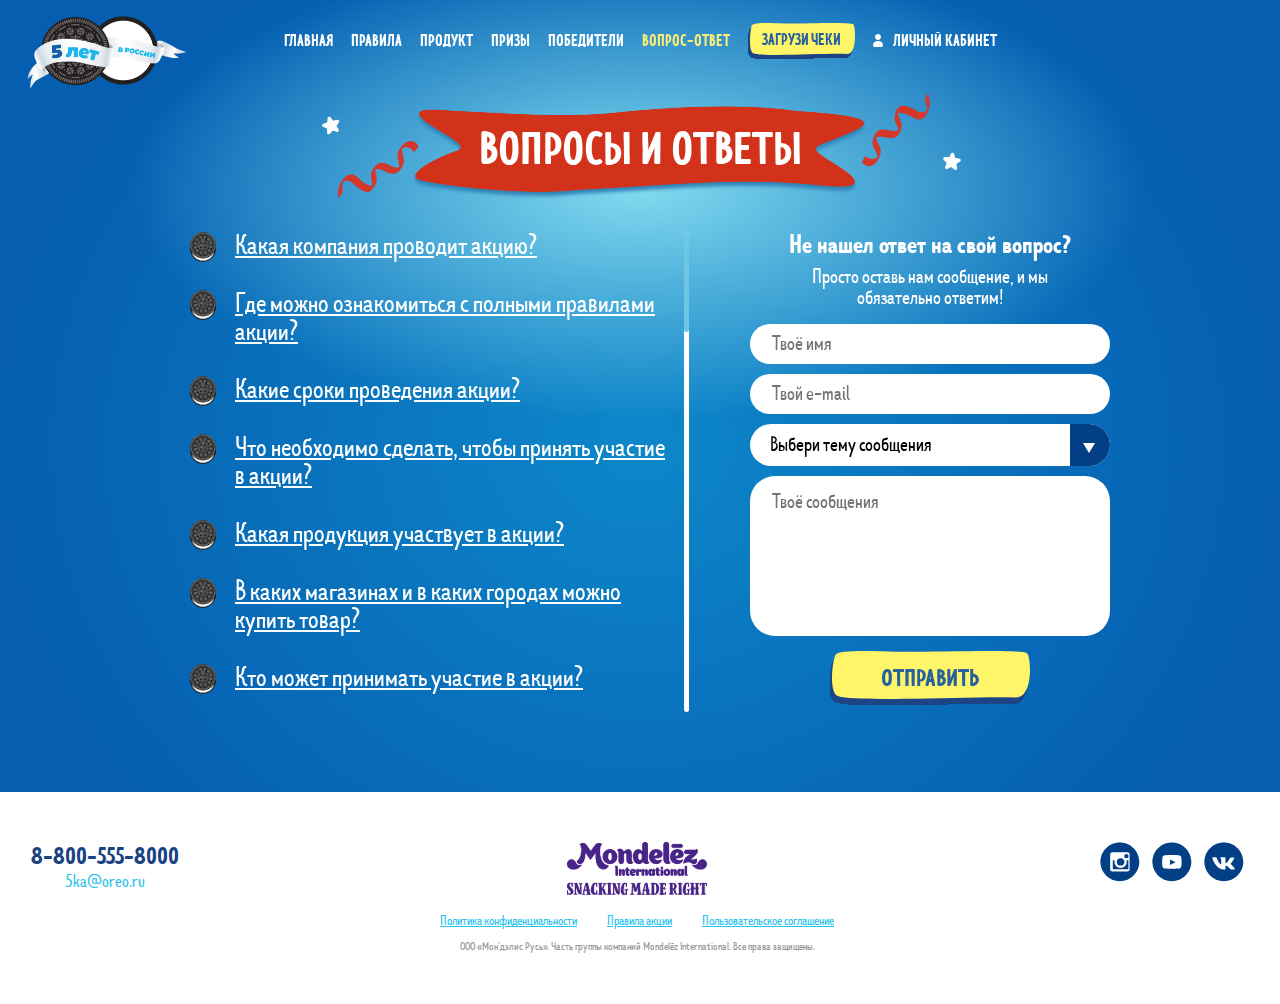
==== faq.html @ 4110a469 "faq" ====
<!DOCTYPE html>
<html lang="en">
<head>
	<meta charset="UTF-8">
	<title>Oreo 5ka</title>
	<meta http-equiv="X-UA-Compatible" content="IE=edge">
    <meta name="viewport" content="width=device-width, initial-scale=1.0, maximum-scale=1.0, minimum-scale=1.0, user-scalable=no">
    <meta name="format-detection" content="telephone=no">
    <link rel="icon" href="favicon.ico">
	<link rel="stylesheet" href="fonts/stylesheet.css">
	<link rel="stylesheet" href="libs/select2/select2.min.css">
	<link rel="stylesheet" href="libs/scrollbar/jquery.scrollbar.css">
	<link rel="stylesheet" href="css/styles.css">
	<!--[if lte IE 9]>
    <script src="http://phpbbex.com/oldies/oldies.js" charset="utf-8"></script>
    <script src="https://oss.maxcdn.com/html5shiv/3.7.3/html5shiv.min.js"></script>
    <script src="https://oss.maxcdn.com/respond/1.4.2/respond.min.js"></script>
    <![endif]-->
</head>
<body>
	<div class="wrapper">
		<div class="content">
			<header>
				<a href="index.html" class="logo">
					<img src="img/logo.png" alt="">
				</a>
				<div class="menu">
					<a href="#!" class="burger"></a>
					<nav class="menu-links">
						<a href="product.html" class="menu-link">Главная</a>
						<a href="#!" class="menu-link" target="_blank">Правила</a>
						<a href="product.html" class="menu-link">Продукт</a>
						<a href="product.html" class="menu-link">Призы</a>
						<a href="winners.html" class="menu-link">Победители</a>
						<a href="faq.html" class="menu-link active">Вопрос-ответ</a>
						<a href="#!" class="btn menu-btn pop-op" data-popup="check-upload">
							<svg width="107" height="36" viewBox="0 0 107 36" fill="none" xmlns="http://www.w3.org/2000/svg">
							    <g filter="url(#filter0_d)">
							        <path fill-rule="evenodd" clip-rule="evenodd" d="M3.70775 2.75966C2.23156 7.24016 0.0523678 28.0738 5.46008 30.2378C15.2032 34.1368 70.7979 30.2487 99.3932 30.9282C109.113 31.1598 107.574 2.94214 105.289 1.35967C101.271 -1.42124 50.8124 1.01376 35.9423 0.482635C23.3918 0.0345853 4.92046 -0.921437 3.70775 2.75966Z" fill="#FFF568" />
							    </g>
							</svg>
							<span>Загрузи чеки</span>
						</a>
						<a href="lk.html" class="menu-link login-link pop-op" data-popup="auth">Личный кабинет</a>
					</nav>
				</div>
			</header>
			<section class="inner-page">
				<div class="container">
					<div class="inner-title faq-title">Вопросы и ответы</div>
					<div class="faq-container">
						<div class="faq-wrap accordion-wrap">
							<div class="faq-item">
								<div class="faq-item-title accordion-title">Какая компания проводит акцию?</div>
								<div class="faq-item-text">
									Организатором Акции является ООО «Мон’дэлис Русь».  Место нахождения: Россия, 601123, г. Покров, Владимирская область, Петушинский р-н, ул. Франца Штольверка, д.10. Банковские реквизиты: ИНН: 3321020710 КПП: 997150001, р/с 40702810500000100331 в ООО Эйч-эс-би-си Банк (РР), 115054, Россия, Москва, Павелецкая площадь, д.2, стр.2, к/с 30101810400000000351, БИК: 044525351. <br><br>

									Оператором Акции  является ЗАО «ЭМГ Промо» . Место нахождения: Россия, 117105, г. Москва, ул. Варшавское шоссе, дом 1, стр.6. ИНН 7701632924.
								</div>
							</div>
							<div class="faq-item">
								<div class="faq-item-title accordion-title">Где можно ознакомиться с полными правилами акции?</div>
								<div class="faq-item-text">
									С полными Правилами Акции Участник может ознакомиться по <a href="Rules.pdf" class="link">ссылке</a>. <br>
									Дополнительную интересующую информацию об условиях участия и проведения Акции, можно узнать на сайте Акции промо.юбилейное.рф, заполнив форму обратной связи, а также отправив письмо на электронный ящик promo@jubileynoe.ru или по  телефону горячий линии: 8-800-555-8000 (звонки на территории Российской Федерации бесплатные)
								</div>
							</div>
							<div class="faq-item">
								<div class="faq-item-title accordion-title">Какие сроки проведения акции?</div>
								<div class="faq-item-text">
									•	Общий срок проведения Акции: с «01» июля 2020 года по «30» сентября 2020 года (включительно).<br>
									•	Срок приобретения Продукции и  регистрации чеков: с «01» июля 2020 года по «31» августа 2020 года (включительно).<br>
									•	Срок отправки Призов Победителям Акции: с «01» июля 2020 года по «30» сентября 2020 года (включительно).<br>
									Отсчет времени при проведении Акции происходит по московскому времени.
								</div>
							</div>
							<div class="faq-item">
								<div class="faq-item-title accordion-title">Что необходимо сделать, чтобы принять участие в акции?</div>
								<div class="faq-item-text">
									1.	Приобрести продукцию «Юбилейное» в количестве от 1 упаковки в одном чеке; <br>
									2.	Зарегистрировать чек на Сайте промо.юбилейное.рф. При регистрации на Сайте Участник указывает Ф.И.О., номер телефона и проходит верификацию.<br>
									В случае если фото чека система не принимает после 2х попыток загрузки, необходимо заполнить данные с чека вручную, согласно указанным полям.<br>
									3.	При накоплении 4-х упаковок «Юбилейное» автоматически начисляется 50р. на номер телефона, указанный при регистрации.<br>
									4.	Все верифицированные чеки участвуют в розыгрыше настольной игры «Разговоры» в соответствии с периодом.
								</div>
							</div>
							<div class="faq-item">
								<div class="faq-item-title accordion-title">Какая продукция участвует в акции?</div>
								<div class="faq-item-text">
									В акции участвует следующая продукция:<br>
									•	Юбилейное Печенье витаминизированное традиционное, 112г<br>
									•	Юбилейное, Печенье витаминизированное молочное 112г<br>
									•	Юбилейное печенье витаминизированное традиционное, 134 г<br>
									•	Юбилейное печенье витаминизированное традиционное, 313 г.<br>
									•	Юбилейное, печенье постное, 313г<br>
									•	Юбилейное печенье с овсяными хлопьями, 313 Г<br>
									•	Юбилейное, Печенье витаминизированное с кусочками клюквы, 112г<br>
									•	Юбилейное печенье с черникой, 112 г <br>
									•	Юбилейное печенье витаминизированное молочное с глазурью, 116 г.<br>
									•	Юбилейное печенье витаминизированное с глазурью, 116г<br>
									•	Юбилейное печенье витаминизированное ореховое с глазурью, 116 г.<br>
									•	Юбилейное печенье с какао в глазури, 116 г.<br>
									•	Юбилейное печенье витаминизированное с глазурью, 348 г.<br>
									•	Юбилейное печенье витаминизированное молочное с глазурью, 348 г.<br>
									•	Юбилейное печенье витаминизированное молочное с глазурью, 232 г <br>
									•	Юбилейное печенье витаминизированное с глазурью, 232 <br>
									•	Печенье витаминизированное со светлой глазурью "Юбилейное", 121г<br>
									•	Юбилейное печенье с цельнозерновыми злаками, 171 <br>
									•	Юбилейное печенье с цельнозерновыми злаками и с яблочными кусочками, 171 г
								</div>
							</div>
							<div class="faq-item">
								<div class="faq-item-title accordion-title">В каких магазинах и в каких городах можно купить товар?</div>
								<div class="faq-item-text">Акция проводится во всех точках продаж продукции на всей территории Российской Федерации.</div>
							</div>
							<div class="faq-item">
								<div class="faq-item-title accordion-title">Кто может принимать участие в акции?</div>
								<div class="faq-item-text">К участию допускаются совершеннолетние дееспособные лица, являющиеся гражданами Российской Федерации, постоянно проживающие на территории Российской Федерации.</div>
							</div>
							<div class="faq-item">
								<div class="faq-item-title accordion-title">Какие призы можно выиграть?</div>
								<div class="faq-item-text">
									•	Ежедневный Приз – начисление 50  рублей на мобильный телефон. Общее количество Ежедневных Призов – 25 000 штук. Один участник может выиграть не более 40 призов за весь период акции.<br>
									•	Еженедельный Приз – Настольная игра «Разговоры». Общее количество Еженедельных Призов – 1 000  штук. Один участник может выиграть не более 1 приза за весь период акции.
								</div>
							</div>
							<div class="faq-item">
								<div class="faq-item-title accordion-title">Как проводится розыгрыш призов?</div>
								<div class="faq-item-text">
									1.	Участник становится обладателем Ежедневного Приза, совершив покупку продукции в количестве 4 упаковок и регистрации чеков с соответствующей продукцией, согласно механике. Наличие 4  упаковок продукции в одном чеке не обязательно, то есть возможна не единовременная покупка 4 упаковок, а их накопление в течение периода акции.<br>

									2.	Определение обладателей Еженедельных Призов происходит в форме розыгрыша. Еженедельные Призы разыгрываются между группами участников, в зависимости от количества зарегистрированных чеков. Победители определяются из числа чеков прошедших модерацию по алгоритму, указанному в п. 3.3 Правил Акции.
								</div>
							</div>
							<div class="faq-item">
								<div class="faq-item-title accordion-title">Как узнать, что вы выиграли приз?</div>
								<div class="faq-item-text">В случае выигрыша, Победитель оповещается посредством сообщения на электронную почту, указанную при регистрации на Сайте Акции, а также посредством уведомления в личном кабинете на Сайте Акции.</div>
							</div>
							<div class="faq-item">
								<div class="faq-item-title accordion-title">Я накопил 4 упаковки «Юбилейное» и хочу получить Ежедневный Приз. Мне нужно что-то делать?</div>
								<div class="faq-item-text">Нет, не нужно. Начисления происходят автоматически, их статус отображается в ЛК</div>
							</div>
							<div class="faq-item">
								<div class="faq-item-title accordion-title">Я выиграл Еженедельный Приз. Мне нужно что-то делать?</div>
								<div class="faq-item-text">
									Для получения Еженедельного Приза Победитель обязуется предоставить Оператору Акции на электронную почту promo@jubileynoe.ru следующие документы и информацию в течение 72 часов:<br>
									•	Подтвердить номер мобильного телефона, который был указан при регистрации и по которому Оператор Акции может связаться с Победителем, в личном кабинете на сайте Акции;<br>
									•	Адрес для доставки приза;<br>
									•	Иную информацию по запросу Оператора Акции, необходимую для вручения Призов Победителю.
								</div>
							</div>
							<div class="faq-item">
								<div class="faq-item-title accordion-title">Нужно ли платить налоги?</div>
								<div class="faq-item-text">Нет, не нужно. Согласно законодательству РФ, налогом на доходы физических лиц (НДФЛ) не облагаются доходы, не превышающие 4000 рублей, полученные за налоговый период от организаций, в т. ч. в виде подарков, выигрышей или призов в проводимых конкурсах, играх и других мероприятиях с целью рекламы товаров (работ, услуг) (п. 28 ст. 217 НК РФ).</div>
							</div>
							<div class="faq-item">
								<div class="faq-item-title accordion-title">Как происходит вручение приза?</div>
								<div class="faq-item-text">
									1. Ежедневные Призы передаются путем пополнения баланса мобильного телефона, указанного при регистрации на Сайте Акции. 
									2. Еженедельные Призы передаются с помощью курьерской службы.
								</div>
							</div>
							<div class="faq-item">
								<div class="faq-item-title accordion-title">Когда будет проходить розыгрыш призов?</div>
								<div class="faq-item-text">
									- 10 июля	с 1 по 7 июля 2020г.	100<br>
									- 17 июля	с 8 по 14 июля 2020г.	150<br>
									- 24 июля	с 15 по 21 июля 2020г.	150<br>
									- 31 июля	с 22 по 28 июля 2020г.	175<br>
									- 7 августа	с 29 июля по 4 августа 2020г.	150<br>
									- 14 августа	с 5 по 11 августа 2020г.	125<br>
									- 21 августа	с 12 по 18 августа 2020г.	75<br>
									- 28 августа	с 19 по 25 августа 2020г.	50<br>
									- 4 сентября	с 26 по 31 августа 2020г.	25
								</div>
							</div>
							<div class="faq-item">
								<div class="faq-item-title accordion-title">Могут ли измениться правила акции? Может ли акция закончиться досрочно?</div>
								<div class="faq-item-text">Организатор Акции вправе изменять условия данной Акции в любой момент.</div>
							</div>
							<div class="faq-item">
								<div class="faq-item-title accordion-title">Могут ли мои личные данные быть использованы компанией в других целях?</div>
								<div class="faq-item-text">
									Нет. <br>
									Персональные данные собираются с целью отправки Участникам призов, сообщений Участникам о выигрыше, информации о продукции Организатора и проводимых им мероприятиях, рекламных предложений, а также с целью проведения маркетингового анализа и подготовки статистической информации.<br>
									Персональные данные, полученные с согласия субъектов персональных данных, заносятся Оператором в специально защищенную базу данных.
									Обработка персональных данных может осуществляться Оператором, а также уполномоченными им лицами, с применением автоматизированных средств обработки данных. Участник вправе получить иную информацию о лице, осуществляющем обработку персональных данных Участника, в соответствии с Федеральным законом № 152-ФЗ «О персональных данных» путем обращения к Оператору.
								</div>
							</div>
						</div>
						<div class="feedback-wrap">
							<div class="feedback-title">Не нашел ответ на свой вопрос?</div>
							<div class="feedback-desc">Просто оставь нам сообщение, и мы обязательно ответим!</div>
							<form class="feedback-form">
								<div class="input-field">
		                    		<input type="text" name="name" placeholder="Твоё имя" required>
		                    	</div>
		                    	<div class="input-field">
		                    		<input type="text" name="email" placeholder="Твой e-mail" required>
		                    	</div>
		                    	<div class="input-field">
		                    		<div class="select feedback-select">
										<select name="theme" data-placeholder="Выбери тему сообщения" required>
											<option value=""></option>
											<option value="1">Тема 1</option>
											<option value="2">Тема 2</option>
											<option value="3">Тема 3</option>
										</select>
									</div>
		                    	</div>
		                    	<div class="input-field">
		                    		<textarea name="message" placeholder="Твоё сообщения" required></textarea>
		                    	</div>
		                    	<div class="btn-wrap">
		                    		<button class="btn">
			                			<svg width="200" height="54" viewBox="0 0 200 54" fill="none" xmlns="http://www.w3.org/2000/svg">
										    <g filter="url(#filter1_d)">
										        <path fill-rule="evenodd" clip-rule="evenodd" d="M5.22033 4.13948C2.43666 10.8602 -1.67268 42.1107 8.52472 45.3567C26.8974 51.2052 131.733 45.373 185.656 46.3924C203.985 46.7396 201.082 4.41322 196.773 2.0395C189.197 -2.13186 94.0462 1.52064 66.0055 0.723953C42.3389 0.0518779 7.50715 -1.38215 5.22033 4.13948Z" fill="#FFF568" />
										    </g>
										</svg>
										<span>Отправить</span>
			                		</button>
		                    	</div>
							</form>
						</div>	
					</div>
				</div>
			</section>
		</div>
		<footer>
			<div class="footer-inner">
				<div class="footer-contacts">
					<a href="tel:8-800-555-8000" class="support-phone">8-800-555-8000</a>
					<a href="mail:5ka@oreo.ru" class="support-mail">5ka@oreo.ru</a>
				</div>
				<div class="footer-nav">
					<div class="mndlz-logo">
						<img src="img/mndlz.svg" alt="">
					</div>
					<div class="footer-links">
						<a href="#!" class="link" target="_blank">Политика конфиденциальности</a>
						<a href="#!" class="link" target="_blank">Правила акции</a>
						<a href="#!" class="link" target="_blank">Пользовательское соглашение</a>
					</div>
					<div class="copyright">ООО «Мон’дэлис Русь». Часть группы компаний Mondelēz International. Все права защищены.</div>
				</div>
				<div class="footer-socials">
					<a href="#!" class="social-icon"><img src="img/in.svg" alt=""></a>
					<a href="#!" class="social-icon"><img src="img/yt.svg" alt=""></a>
					<a href="#!" class="social-icon"><img src="img/vk.svg" alt=""></a>
				</div>
			</div>
		</footer>
	</div>
	<div class="popups">
		<div id="auth" class="popup">
			<div class="popup__wrap">
				<a href="#!" class="close-popup js-close-popup">
					<span>закрыть</span>
					<svg width="15" height="15" viewBox="0 0 12 12" fill="none" xmlns="http://www.w3.org/2000/svg">
						<path d="M11 1L1 11" stroke="#1A4384" stroke-width="2" stroke-linecap="round" stroke-linejoin="round"/>
						<path d="M1 1L11 11" stroke="#1A4384" stroke-width="2" stroke-linecap="round" stroke-linejoin="round"/>
					</svg>
				</a>
                <div class="popup__inner">
                    <div class="popup__title">Войти на сайт</div>
                    <div class="popup__error"></div>
                    <form class="popup-form">
                    	<div class="input-field">
                    		<input type="text" name="email" placeholder="E-mail" required>
                    		
                    	</div>
                    	<div class="input-field mb0">
                    		<input type="password" name="password" placeholder="Пароль" required>
                    		
                    	</div>
                    	<div class="restore-link-wrapper">
                    		<a href="#!" class="invert-link restore-link pop-op" data-popup="restore-password">Не помнишь пароль?</a>
                    	</div>
                    	<div class="btn-wrap">
                    		<button class="btn">
								<svg width="200" height="54" viewBox="0 0 200 54" fill="none" xmlns="http://www.w3.org/2000/svg">
								    <g filter="url(#filter1_d)">
								        <path fill-rule="evenodd" clip-rule="evenodd" d="M5.22033 4.13948C2.43666 10.8602 -1.67268 42.1107 8.52472 45.3567C26.8974 51.2052 131.733 45.373 185.656 46.3924C203.985 46.7396 201.082 4.41322 196.773 2.0395C189.197 -2.13186 94.0462 1.52064 66.0055 0.723953C42.3389 0.0518779 7.50715 -1.38215 5.22033 4.13948Z" fill="#FFF568" />
								    </g>
								</svg>
								<span>Войти</span>
                    		</button>
                    	</div>
                    </form>
                    <div class="reg-text">
                    	Если ты впервые на сайте, тебе нужно
                    	<a href="#!" class="link popup-link pop-op" data-popup="reg">Зарегистрироваться</a>
                    </div>
                </div>
            </div>
		</div>
		<div id="reg" class="popup">
			<div class="popup__wrap">
				<a href="#!" class="close-popup js-close-popup">
					<span>закрыть</span>
					<svg width="15" height="15" viewBox="0 0 12 12" fill="none" xmlns="http://www.w3.org/2000/svg">
						<path d="M11 1L1 11" stroke="#1A4384" stroke-width="2" stroke-linecap="round" stroke-linejoin="round"/>
						<path d="M1 1L11 11" stroke="#1A4384" stroke-width="2" stroke-linecap="round" stroke-linejoin="round"/>
					</svg>
				</a>
                <div class="popup__inner">
                    <div class="popup__title">Регистрация</div>
                    <div class="popup__error"></div>
                    <form class="popup-form">
                    	<div class="input-field">
                    		<input type="text" name="lastName" placeholder="Фамилия" required>
                    	</div>
                    	<div class="input-field">
                    		<input type="text" name="firstName" placeholder="Имя" required>                    		
                    	</div>
                    	<div class="input-field">
                    		<input type="text" name="patronymic" placeholder="Отчество" required>                    		
                    	</div>
                    	<div class="input-field">
                    		<div class="select image-select">
                    			<select name="oreoji" data-placeholder="Выбрать портрет">
									<option value="Выбрать Oreoji" data-image="img/avatars/default.svg">Выбрать Oreoji</option>
									<option value="Выбрать Oreoji" data-image="img/avatars/01.svg">Выбрать Oreoji</option>
									<option value="Выбрать Oreoji" data-image="img/avatars/02.svg">Выбрать Oreoji</option>
									<option value="Выбрать Oreoji" data-image="img/avatars/03.svg">Выбрать Oreoji</option>
									<option value="Выбрать Oreoji" data-image="img/avatars/04.svg">Выбрать Oreoji</option>
									<option value="Выбрать Oreoji" data-image="img/avatars/05.svg">Выбрать Oreoji</option>
									<option value="Выбрать Oreoji" data-image="img/avatars/07.svg">Выбрать Oreoji</option>
									<option value="Выбрать Oreoji" data-image="img/avatars/08.svg">Выбрать Oreoji</option>
									<option value="Выбрать Oreoji" data-image="img/avatars/09.svg">Выбрать Oreoji</option>
									<option value="Выбрать Oreoji" data-image="img/avatars/10.svg">Выбрать Oreoji</option>
									<option value="Выбрать Oreoji" data-image="img/avatars/11.svg">Выбрать Oreoji</option>
									<option value="Выбрать Oreoji" data-image="img/avatars/12.svg">Выбрать Oreoji</option>
									<option value="Выбрать Oreoji" data-image="img/avatars/13.svg">Выбрать Oreoji</option>
									<option value="Выбрать Oreoji" data-image="img/avatars/14.svg">Выбрать Oreoji</option>
									<option value="Выбрать Oreoji" data-image="img/avatars/15.svg">Выбрать Oreoji</option>
									<option value="Выбрать Oreoji" data-image="img/avatars/16.svg">Выбрать Oreoji</option>
									<option value="Выбрать Oreoji" data-image="img/avatars/17.svg">Выбрать Oreoji</option>
									<option value="Выбрать Oreoji" data-image="img/avatars/18.svg">Выбрать Oreoji</option>
									<option value="Выбрать Oreoji" data-image="img/avatars/19.svg">Выбрать Oreoji</option>
									<option value="Выбрать Oreoji" data-image="img/avatars/20.svg">Выбрать Oreoji</option>
								</select>
                    		</div>                  		
                    	</div>
                    	<div class="input-field">
                    		<input type="text" name="phone" class="phone-mask" placeholder="Мобильный телефон" required>                    		
                    	</div>
                    	<div class="input-field">
                    		<input type="text" name="email" placeholder="E-mail" required>                    		
                    	</div>
                    	<div class="checkbox-wrapper">
							<div class="input-field checkbox-field">
	                            <label for="check-rules" class="checkbox">
	                                <input id="check-rules" name="check-rules" type="checkbox" required>
	                                <span class="checkmark"></span>
	                                <span class="checkbox-text">Я согласен с <a href="#!" class="rules-link link" target="_blank">Правилами акции</a></span>
	                            </label> 
	                        </div>
	                        <div class="input-field checkbox-field">
	                            <label for="check-data" class="checkbox">
	                                <input id="check-data" name="check-data" type="checkbox" required>
	                                <span class="checkmark"></span>
	                                <span class="checkbox-text">Я согласен на обработку моих <a href="#!" class="rules-link link" target="_blank">персональных данных</a></span>
	                            </label> 
	                        </div>
						</div>
                    	<div class="btn-wrap">
                    		<!-- <button class="btn">
								<svg width="200" height="54" viewBox="0 0 200 54" fill="none" xmlns="http://www.w3.org/2000/svg">
								    <g filter="url(#filter1_d)">
								        <path fill-rule="evenodd" clip-rule="evenodd" d="M5.22033 4.13948C2.43666 10.8602 -1.67268 42.1107 8.52472 45.3567C26.8974 51.2052 131.733 45.373 185.656 46.3924C203.985 46.7396 201.082 4.41322 196.773 2.0395C189.197 -2.13186 94.0462 1.52064 66.0055 0.723953C42.3389 0.0518779 7.50715 -1.38215 5.22033 4.13948Z" fill="#FFF568" />
								    </g>
								</svg>
								<span>Отправить</span>
                    		</button> -->
                    		<a href="#!" class="btn pop-op" data-popup="reg-confirm">
								<svg width="200" height="54" viewBox="0 0 200 54" fill="none" xmlns="http://www.w3.org/2000/svg">
								    <g filter="url(#filter1_d)">
								        <path fill-rule="evenodd" clip-rule="evenodd" d="M5.22033 4.13948C2.43666 10.8602 -1.67268 42.1107 8.52472 45.3567C26.8974 51.2052 131.733 45.373 185.656 46.3924C203.985 46.7396 201.082 4.41322 196.773 2.0395C189.197 -2.13186 94.0462 1.52064 66.0055 0.723953C42.3389 0.0518779 7.50715 -1.38215 5.22033 4.13948Z" fill="#FFF568" />
								    </g>
								</svg>
								<span>Отправить</span>
                    		</a>
                    	</div>
                    </form>
                </div>
            </div>
		</div>
		<div id="reg-confirm" class="popup">
			<div class="popup__wrap">
				<a href="#!" class="close-popup js-close-popup">
					<span>закрыть</span>
					<svg width="15" height="15" viewBox="0 0 12 12" fill="none" xmlns="http://www.w3.org/2000/svg">
						<path d="M11 1L1 11" stroke="#1A4384" stroke-width="2" stroke-linecap="round" stroke-linejoin="round"/>
						<path d="M1 1L11 11" stroke="#1A4384" stroke-width="2" stroke-linecap="round" stroke-linejoin="round"/>
					</svg>
				</a>
                <div class="popup__inner">
                	<div class="popup__title">Регистрация пройдена</div>
                    <div class="popup__desc">Пароль отправлен на почту, указанную при регистрации.</div>
                    <div class="btn-wrap">
                		<a href="#!" class="btn pop-op" data-popup="auth">
							<svg width="200" height="54" viewBox="0 0 200 54" fill="none" xmlns="http://www.w3.org/2000/svg">
							    <g filter="url(#filter1_d)">
							        <path fill-rule="evenodd" clip-rule="evenodd" d="M5.22033 4.13948C2.43666 10.8602 -1.67268 42.1107 8.52472 45.3567C26.8974 51.2052 131.733 45.373 185.656 46.3924C203.985 46.7396 201.082 4.41322 196.773 2.0395C189.197 -2.13186 94.0462 1.52064 66.0055 0.723953C42.3389 0.0518779 7.50715 -1.38215 5.22033 4.13948Z" fill="#FFF568" />
							    </g>
							</svg>
							<span>Войти</span>
                		</a>
                	</div>
                </div>
            </div>
		</div>
		<div id="restore-password" class="popup">
			<div class="popup__wrap">
				<a href="#!" class="close-popup js-close-popup">
					<span>закрыть</span>
					<svg width="15" height="15" viewBox="0 0 12 12" fill="none" xmlns="http://www.w3.org/2000/svg">
						<path d="M11 1L1 11" stroke="#1A4384" stroke-width="2" stroke-linecap="round" stroke-linejoin="round"/>
						<path d="M1 1L11 11" stroke="#1A4384" stroke-width="2" stroke-linecap="round" stroke-linejoin="round"/>
					</svg>
				</a>
                <div class="popup__inner">
                    <div class="popup__title">Сброс пароля</div>
                    <form class="popup-form">
                    	<div class="popup__desc before-send">Введите свой e-mail для восстановления пароля<br><br>Мы отправим письмо <br>с паролем на вашу почту</div>
                    	<div class="popup__desc after-send" style="display: none;">Пароль был отправлен<br>на ваш почтовый ящик</div>
                    	<div class="input-field">
                    		<input type="text" name="email" placeholder="E-mail" required>
                    	</div>
                    	<div class="input-field">
							<span class="clock-text" style="display: none;">Можно отправить повторно через <span class="clock"></span></span>
                    	</div>
                    	<div class="btn-wrap">
                    		<button class="btn">
	                			<svg width="200" height="54" viewBox="0 0 200 54" fill="none" xmlns="http://www.w3.org/2000/svg">
								    <g filter="url(#filter1_d)">
								        <path fill-rule="evenodd" clip-rule="evenodd" d="M5.22033 4.13948C2.43666 10.8602 -1.67268 42.1107 8.52472 45.3567C26.8974 51.2052 131.733 45.373 185.656 46.3924C203.985 46.7396 201.082 4.41322 196.773 2.0395C189.197 -2.13186 94.0462 1.52064 66.0055 0.723953C42.3389 0.0518779 7.50715 -1.38215 5.22033 4.13948Z" fill="#FFF568" />
								    </g>
								</svg>
								<span>Отправить</span>
	                		</button>
                    	</div>
                    </form>
                </div>
            </div>
		</div>
		<div id="check-upload" class="popup">
			<div class="popup__wrap">
				<a href="#!" class="close-popup js-close-popup">
					<span>закрыть</span>
					<svg width="15" height="15" viewBox="0 0 12 12" fill="none" xmlns="http://www.w3.org/2000/svg">
						<path d="M11 1L1 11" stroke="#1A4384" stroke-width="2" stroke-linecap="round" stroke-linejoin="round"/>
						<path d="M1 1L11 11" stroke="#1A4384" stroke-width="2" stroke-linecap="round" stroke-linejoin="round"/>
					</svg>
				</a>
                <div class="popup__inner">
                    <div class="popup__title">Загрузка чека</div>
                    <div class="iframe-wrap">
                        <iframe src="https://checkservice.emg.ru/Upload?id=65247c05-8b93-481e-98d0-ea6d5171f343&participantId=3&hash=2e10e3df5adece98b205b4f80f5f4283" class="iframe" frameborder="0"></iframe>
                    </div>
                </div>
            </div>
		</div>
		<div id="check-rejected" class="popup">
			<div class="popup__wrap">
				<a href="#!" class="close-popup js-close-popup">
					<span>закрыть</span>
					<svg width="15" height="15" viewBox="0 0 12 12" fill="none" xmlns="http://www.w3.org/2000/svg">
						<path d="M11 1L1 11" stroke="#1A4384" stroke-width="2" stroke-linecap="round" stroke-linejoin="round"/>
						<path d="M1 1L11 11" stroke="#1A4384" stroke-width="2" stroke-linecap="round" stroke-linejoin="round"/>
					</svg>
				</a>
                <div class="popup__inner">
                	<div class="popup__title">Чек отклонен</div>
                    <div class="popup__desc">Такой чек уже был загружен ранее. Попробуйте загрузить другой чек.</div>
                    <div class="btn-wrap">
                		<a href="#!" class="btn js-close-popup">
                			<svg width="200" height="54" viewBox="0 0 200 54" fill="none" xmlns="http://www.w3.org/2000/svg">
							    <g filter="url(#filter1_d)">
							        <path fill-rule="evenodd" clip-rule="evenodd" d="M5.22033 4.13948C2.43666 10.8602 -1.67268 42.1107 8.52472 45.3567C26.8974 51.2052 131.733 45.373 185.656 46.3924C203.985 46.7396 201.082 4.41322 196.773 2.0395C189.197 -2.13186 94.0462 1.52064 66.0055 0.723953C42.3389 0.0518779 7.50715 -1.38215 5.22033 4.13948Z" fill="#FFF568" />
							    </g>
							</svg>
							<span>Понятно</span>
                		</a>
                	</div>
                </div>
            </div>
		</div>
		<div id="get-prize" class="popup">
			<div class="popup__wrap">
				<a href="#!" class="close-popup js-close-popup">
					<span>закрыть</span>
					<svg width="15" height="15" viewBox="0 0 12 12" fill="none" xmlns="http://www.w3.org/2000/svg">
						<path d="M11 1L1 11" stroke="#1A4384" stroke-width="2" stroke-linecap="round" stroke-linejoin="round"/>
						<path d="M1 1L11 11" stroke="#1A4384" stroke-width="2" stroke-linecap="round" stroke-linejoin="round"/>
					</svg>
				</a>
                <div class="popup__inner">
                	<div class="popup__title">Получение приза</div>
                    <div class="popup__desc">Информация о получения была отправлена на почту.</div>
                    <div class="btn-wrap">
                		<a href="#!" class="btn js-close-popup">
                			<svg width="200" height="54" viewBox="0 0 200 54" fill="none" xmlns="http://www.w3.org/2000/svg">
							    <g filter="url(#filter1_d)">
							        <path fill-rule="evenodd" clip-rule="evenodd" d="M5.22033 4.13948C2.43666 10.8602 -1.67268 42.1107 8.52472 45.3567C26.8974 51.2052 131.733 45.373 185.656 46.3924C203.985 46.7396 201.082 4.41322 196.773 2.0395C189.197 -2.13186 94.0462 1.52064 66.0055 0.723953C42.3389 0.0518779 7.50715 -1.38215 5.22033 4.13948Z" fill="#FFF568" />
							    </g>
							</svg>
							<span>Понятно</span>
                		</a>
                	</div>
                </div>
            </div>
		</div>
		<div id="reg-card" class="popup">
			<div class="popup__wrap">
				<a href="#!" class="close-popup js-close-popup">
					<span>закрыть</span>
					<svg width="15" height="15" viewBox="0 0 12 12" fill="none" xmlns="http://www.w3.org/2000/svg">
						<path d="M11 1L1 11" stroke="#1A4384" stroke-width="2" stroke-linecap="round" stroke-linejoin="round"/>
						<path d="M1 1L11 11" stroke="#1A4384" stroke-width="2" stroke-linecap="round" stroke-linejoin="round"/>
					</svg>
				</a>
                <div class="popup-bg">
                	<div class="popup__inner">
	                	<div class="popup__title">Добавить карту</div>
	                    <form class="popup-form">
	                    	<div class="input-field">
	                    		<input type="text" name="phone" class="card-mask" placeholder="Номер Выручай-карты" required>
	                    	</div>
	                    	<div class="btn-wrap">
	                    		<button class="btn">
	                    			<svg width="200" height="54" viewBox="0 0 200 54" fill="none" xmlns="http://www.w3.org/2000/svg">
									    <g filter="url(#filter1_d)">
									        <path fill-rule="evenodd" clip-rule="evenodd" d="M5.22033 4.13948C2.43666 10.8602 -1.67268 42.1107 8.52472 45.3567C26.8974 51.2052 131.733 45.373 185.656 46.3924C203.985 46.7396 201.082 4.41322 196.773 2.0395C189.197 -2.13186 94.0462 1.52064 66.0055 0.723953C42.3389 0.0518779 7.50715 -1.38215 5.22033 4.13948Z" fill="#FFF568" />
									    </g>
									</svg>
									<span>Сохранить</span>
	                    		</button>
	                    	</div>
	                    </form>
	                </div>
                </div>
            </div>
		</div>
	</div>

	<svg class="svg-filters">
	    <defs>
	    	<filter id="filter1_d" x="0" y="0" width="200" height="54" filterUnits="userSpaceOnUse" color-interpolation-filters="sRGB">
	            <feFlood flood-opacity="0" result="BackgroundImageFix" />
	            <feColorMatrix in="SourceAlpha" type="matrix" values="0 0 0 0 0 0 0 0 0 0 0 0 0 0 0 0 0 0 127 0" />
	            <feOffset dx="-2" dy="6" />
	            <feColorMatrix type="matrix" values="0 0 0 0 0.113725 0 0 0 0 0.270588 0 0 0 0 0.52549 0 0 0 1 0" />
	            <feBlend mode="normal" in2="BackgroundImageFix" result="effect1_dropShadow" />
	            <feBlend mode="normal" in="SourceGraphic" in2="effect1_dropShadow" result="shape" />
	        </filter>
		    <filter id="filter0_d" x="0" y="0" width="107" height="36" filterUnits="userSpaceOnUse" color-interpolation-filters="sRGB">
	            <feFlood flood-opacity="0" result="BackgroundImageFix" />
	            <feColorMatrix in="SourceAlpha" type="matrix" values="0 0 0 0 0 0 0 0 0 0 0 0 0 0 0 0 0 0 127 0" />
	            <feOffset dx="-2" dy="4" />
	            <feColorMatrix type="matrix" values="0 0 0 0 0.113725 0 0 0 0 0.270588 0 0 0 0 0.52549 0 0 0 1 0" />
	            <feBlend mode="normal" in2="BackgroundImageFix" result="effect1_dropShadow" />
	            <feBlend mode="normal" in="SourceGraphic" in2="effect1_dropShadow" result="shape" />
	        </filter>
		</defs>
	</svg>

	<script src="libs/jquery-3.4.1.min.js"></script>
	<script src="libs/select2/select2.min.js"></script>
	<script src="libs/jquery.validate.min.js"></script>
	<script src="libs/scrollbar/jquery.scrollbar.min.js"></script>
	<script src="libs/jquery.inputmask.min.js"></script>
	<script src="libs/jquery.countdown.min.js"></script>
	<script src="js/scripts.js"></script>
</body>
</html>
---- fonts/stylesheet.css ----
@font-face {
  font-family: 'TT Limes Sans';
  src: url("TTLimesSans-Light.eot");
  src: url("TTLimesSans-Light.eot?#iefix") format("embedded-opentype"), url("TTLimesSans-Light.woff2") format("woff2"), url("TTLimesSans-Light.woff") format("woff"), url("TTLimesSans-Light.ttf") format("truetype"), url("TTLimesSans-Light.svg#TTLimesSans-Light") format("svg");
  font-weight: 300;
  font-style: normal;
}

@font-face {
  font-family: 'TT Limes Sans';
  src: url("TTLimesSans-Regular.eot");
  src: url("TTLimesSans-Regular.eot?#iefix") format("embedded-opentype"), url("TTLimesSans-Regular.woff2") format("woff2"), url("TTLimesSans-Regular.woff") format("woff"), url("TTLimesSans-Regular.ttf") format("truetype"), url("TTLimesSans-Regular.svg#TTLimesSans-Regular") format("svg");
  font-weight: normal;
  font-style: normal;
}

@font-face {
  font-family: 'TT Limes Sans';
  src: url("TTLimesSans-Bold.eot");
  src: url("TTLimesSans-Bold.eot?#iefix") format("embedded-opentype"), url("TTLimesSans-Bold.woff2") format("woff2"), url("TTLimesSans-Bold.woff") format("woff"), url("TTLimesSans-Bold.ttf") format("truetype"), url("TTLimesSans-Bold.svg#TTLimesSans-Bold") format("svg");
  font-weight: bold;
  font-style: normal;
}
---- css/styles.css ----
html {
    line-height: 1.15;
    -ms-text-size-adjust: 100%;
    -moz-text-size-adjust: 100%;
    -webkit-text-size-adjust: 100%;
}

html, body, div, span, applet, object, iframe,
h1, h2, h3, h4, h5, h6, p, blockquote, pre,
a, abbr, acronym, address, big, cite, code,
del, dfn, em, img, ins, kbd, q, s, samp,
small, strike, strong, sub, sup, tt, var,
b, u, i, center,
dl, dt, dd, ol, ul, li,
fieldset, form, label, legend,
table, caption, tbody, tfoot, thead, tr, th, td,
article, aside, canvas, details, embed,
figure, figcaption, footer, header, hgroup,
menu, nav, output, ruby, section, summary,
time, mark, audio, video {
	margin: 0;
	padding: 0;
	border: 0;
}

main {
    display: block;
}

ol,
ul {
    list-style: none;
}

b,
strong {
    font-weight: bold;
}

*,
:after,
:before {
    box-sizing: border-box;
}

img {
    max-width: 100%;
    border-style: none;
}

img[width="0"][height="0"] {
    display: none;
}

a {
    color: inherit;
    cursor: pointer;
    background-color: transparent;
    text-decoration: none;
    -webkit-transition: all .3s linear;
    transition: all .3s linear;
}

a:hover,
a:focus {
    text-decoration: none;
}

input,
select,
textarea,
button {
    border: none;
    outline: none;
    border-radius: 0;
    -webkit-appearance: none;
    font-family: inherit;
    font-size: 100%;
    line-height: 1.15;
    margin: 0;
}

textarea {
    overflow: auto;
}

textarea::-webkit-scrollbar {
    width: 0;
}

::-ms-clear {
    display: none;
}

input {
    overflow: visible;
}

button {
    cursor: pointer;
    border: none;
    outline: none;
    overflow: visible;
}

button,
select {
    text-transform: none;
}

button::-moz-focus-inner,
[type="button"]::-moz-focus-inner,
[type="reset"]::-moz-focus-inner,
[type="submit"]::-moz-focus-inner {
    border-style: none;
    padding: 0;
}

button,
[type="button"],
[type="reset"],
[type="submit"] {
    -webkit-appearance: button;
}

[type="checkbox"],
[type="radio"] {
    box-sizing: border-box;
    padding: 0;
}

[type="search"]::-webkit-search-decoration {
    -webkit-appearance: none;
}

[type="search"] {
    -webkit-appearance: textfield;
    outline-offset: -2px;
}

::-webkit-file-upload-button {
    -webkit-appearance: button;
    font: inherit;
}

::-webkit-file-upload-button {
    -webkit-appearance: button;
    font: inherit;
}

input[type=number]::-webkit-inner-spin-button,
input[type=number]::-webkit-outer-spin-button {
    -webkit-appearance: none;
    margin: 0;
}

input[type=number] {
    -moz-appearance: textfield;
}

select::-ms-expand {
    display: none;
}

* {
    box-sizing: border-box;
}

h1, h2, h3, h4, h5, h6, p {
    margin: 0;
}

ul, ol {
    margin: 0;
    padding: 0;
    list-style: none;
}

a {
    color: inherit;
    text-decoration: none;
}

a:hover,
a:focus {
    text-decoration: none;
}

textarea {
    width: 100%;
    resize: none;
    border: none;
    outline: none;
    border-radius: 0;
    scrollbar-width: none;
    -ms-overflow-style: none;
}

label {
    margin: 0;
}

input,
button,
select {
    border: none;
    outline: none;
}

input {
    border-radius: 0;
}

.mobile-visible {
    display: none;
}

@media (max-width: 1000px) {
    .mobile-visible {
        display: block;
    }

    .desktop-visible {
        display: none;
    }
}

.no-scrolling {
	overflow: hidden;
}

.link {
	text-decoration: underline;
}

.link:hover {
	text-decoration: none;
}

.invert-link {
	text-decoration: none;
}

.invert-link:hover {
	text-decoration: underline;
}

.svg-filters {
  position: absolute;
  z-index: -100;
  width: 0;
  height: 0;
}

/*SCROLL ---------------------- */
body .scroll-element,
body .scroll-element div {
    border: none;
    margin: 0;
    padding: 0;
    position: absolute;
    z-index: 1;
}

body .scroll-element div {
    display: block;
    height: 100%;
    left: 0;
    top: 0;
    width: 100%;
}

body .scroll-element.scroll-x {
    bottom: 1px;
    height: 8px;
    left: 0;
    width: 100%;
}

.collection-list.scroll-wrapper>.scroll-content {
    padding-bottom: 10px;
}

body .collection-list .scroll-element.scroll-y {
    display: none;
}

body .scroll-element.scroll-x .scroll-element_track {
    top: 0;
    width: 100%;
    height: 8px;
}

body .scroll-element.scroll-y {
    height: 100%;
    right: 0;
    top: 0;
    width: 6px;
}

body .scroll-element .scroll-element_outer {
    overflow: visible;
}

body .scroll-element .scroll-element_outer,
body .scroll-element .scroll-element_track,
body .scroll-element .scroll-bar {
    border-radius: 10px;
}

body .scroll-element .scroll-element_track {
    background: #fff;
    left: 0;
    width: 5px;
}

body .scroll-element .scroll-bar {
    height: auto;
    min-height: 10px;
    max-height: 100px;
    width: 5px;
    background: #6DC7E4;
    box-shadow: none;
    left: 0;
    position: relative;
}

body .scroll-element:hover .scroll-bar {
    
}

body .scroll-element.scroll-draggable .scroll-bar {
    
}

body .scroll-element.scroll-x.scroll-scrolly_visible .scroll-element_track {
    left: -12px;
}

body .scroll-element.scroll-y.scroll-scrollx_visible .scroll-element_track {
    top: -12px;
}

body .scroll-element.scroll-x.scroll-scrolly_visible .scroll-element_size {
    left: -12px;
}

body .scroll-element.scroll-y.scroll-scrollx_visible .scroll-element_size {
    top: -12px;
}

/**/

/* Select2 */
.select2-container {
    width: 100% !important;
    outline: none;
}

.select2-container * {
    outline: none;
}

.image-select .select2-container .select2-dropdown,
.feedback-select .select2-container .select2-dropdown {
    border: none;
    box-shadow: 7px 7px 23px rgba(0, 0, 0, 0.1);
}

.image-select .week-winners .select2-container .select2-dropdown,
.feedback-select .week-winners .select2-container .select2-dropdown {
    border: 2px solid #27C2EE;
    border-radius: 0;
}

.image-select .select2-container .select2-search,
.feedback-select .select2-container .select2-search {
    position: relative;
}

.image-select .select2-container .select2-search::before,
.feedback-select .select2-container .select2-search::before {
    content: '';
    position: absolute;
    top: 0;
    right: 0;
    bottom: 0;
    width: 40px;
    background-color: #023f85;
}

.image-select .select2-container .select2-search__field,
.feedback-select .select2-container .select2-search__field {
    width: calc(100% - 45px);
}

.image-select .select2-container .select2-results__option,
.feedback-select .select2-container .select2-results__option {
    /*padding: 10px 0 10px 20px;*/
    color: #000;
    font-size: 18px;
}

.feedback-select .select2-container .select2-results__option {
    padding: 5px 0 5px 20px;
}

.image-select .select2-container .select2-results__option:hover,
.feedback-select .select2-container .select2-results__option:hover {
    background-color: #e3f3ff;
}

.image-select .select2-container .select2-results__options,
.feedback-select .select2-container .select2-results__options {
    max-height: 210px !important;
}

.image-select .select2-container .select2-selection,
.feedback-select .select2-container .select2-selection {
    width: 100%;
    height: 42px;
    padding: 0 20px;
    display: -webkit-box;
    display: flex;
    -webkit-box-align: center;
    align-items: center;
    border: none;
    border-radius: 21px;
}

.image-select .select2-container .select2-selection__placeholder,
.feedback-select .select2-container .select2-selection__placeholder {
    color: #000 !important;
    font-size: 18px;
}

.feedback-select .select2-container .select2-selection__placeholder {
    font-size: 21px;
}

.image-select .select2-container .select2-selection__rendered,
.feedback-select .select2-container .select2-selection__rendered {
    padding-left: 0 !important;
    padding-right: 0 !important;
    color: #000 !important;
    font-size: 18px;
}

.feedback-select .select2-container .select2-selection__rendered {
    font-size: 21px;
}

.image-select .select2-container .select2-selection__arrow,
.feedback-select .select2-container .select2-selection__arrow {
    top: 0 !important;
    bottom: 0;
    right: 0 !important;
    width: 40px !important;
    height: 100% !important;
    border-radius: 0 21px 21px 0;
    background-color: #023f85;
}

.image-select .select2-container .select2-selection__arrow b,
.feedback-select .select2-container .select2-selection__arrow b {
    border-width: 10px 6px 0 !important;
    margin-left: -7px !important;
    border-color: #fff transparent transparent !important;
    -webkit-transition: all .2s ease-out;
    transition: all .2s ease-out;
}

.image-select .select2-container--default .select2-results__option[aria-selected=true],
.feedback-select .select2-container--default .select2-results__option[aria-selected=true] {
    background-color: #f7f7f7;
}

.image-select .select2-container--default .select2-results__option--highlighted[aria-selected],
.feedback-select .select2-container--default .select2-results__option--highlighted[aria-selected] {
    background-color: #f7f7f7;
    color: #3d3d3d;
}

.image-select .select2-container--open .select2-selection__arrow,
.feedback-select .select2-container--open .select2-selection__arrow {
    border-radius: 0 21px 0 0;
}

.image-select .select2-container--open .select2-selection__arrow b,
.feedback-select .select2-container--open .select2-selection__arrow b {
    -webkit-transform: rotate(180deg);
    -ms-transform: rotate(180deg);
    transform: rotate(180deg);
    margin-top: -4px !important;
}

.image-select .select2-search,
.feedback-select .select2-search {
    display: none !important;
}

.image-select .select2-container .select2-selection {
    padding: 0;
}

.image-select .select2-results__options,
.feedback-select .select2-results__options {
    max-height: 206px !important;
}

.image-select .select2-results__option {
    padding: 2px 1px;
}

.image-select .select2-results__option:hover,
.feedback-select .select2-results__option:hover {
    background-color: #e3f3ff;
}

.image-select .select2-image {
    display: -webkit-box;
    display: flex;
    -webkit-box-align: center;
    align-items: center;
    padding-left: 2px;
    color: #000;
    font-size: 18px;
}

.image-select .select2-image__img {
    width: 30px;
    background-color: #114182;
    height: 30px;
    border-radius: 50%;
    display: -webkit-box;
    display: flex;
    -webkit-box-align: end;
    align-items: flex-end;
    -webkit-box-pack: center;
    justify-content: center;
    margin-right: 10px;
    overflow: hidden;
}

.image-select .select2-image__img img {
    width: 21px;
}
/**/

/* Slider */
.slick-slider {
    position: relative;
    display: block;
    box-sizing: border-box;
    -webkit-user-select: none;
    -moz-user-select: none;
    -ms-user-select: none;
    user-select: none;
    -webkit-touch-callout: none;
    -khtml-user-select: none;
    -ms-touch-action: pan-y;
    touch-action: pan-y;
    -webkit-tap-highlight-color: transparent;
}

.slick-list {
    position: relative;
    display: block;
    overflow: hidden;
    margin: 0;
    padding: 0;
}

.slick-list:focus {
    outline: none;
}

.slick-list.dragging {
    cursor: pointer;
    cursor: hand;
}

.slick-slider .slick-track,
.slick-slider .slick-list {
    -webkit-transform: translate3d(0, 0, 0);
    -moz-transform: translate3d(0, 0, 0);
    -ms-transform: translate3d(0, 0, 0);
    -o-transform: translate3d(0, 0, 0);
    transform: translate3d(0, 0, 0);
}

.slick-track {
    position: relative;
    top: 0;
    left: 0;
    display: block;
    margin-left: auto;
    margin-right: auto;
}

.slick-track:before,
.slick-track:after {
    display: table;
    content: '';
}

.slick-track:after {
    clear: both;
}

.slick-loading .slick-track {
    visibility: hidden;
}

.slick-slide {
    display: none;
    float: left;
    height: 100%;
    min-height: 1px;
}

[dir='rtl'] .slick-slide {
    float: right;
}

.slick-slide img {
    display: block;
}

.slick-slide.slick-loading img {
    display: none;
}

.slick-slide.dragging img {
    pointer-events: none;
}

.slick-initialized .slick-slide {
    display: block;
}

.slick-loading .slick-slide {
    visibility: hidden;
}

.slick-vertical .slick-slide {
    display: block;
    height: auto;
    border: 1px solid transparent;
}

.slick-arrow.slick-hidden {
    display: none;
}

/**/

html,
body {
    height: 100%;
}

body {
    margin: 0;
    color: #fff;
    font: normal 16px/19px 'TT Limes Sans', sans-serif;
}

.wrapper {
    display: flex;
    flex-direction: column;
    min-height: 100%;
    background: radial-gradient(49.83% 55.68% at 49.83% 44.32%, #0D87CA 0%, #055EB0 100%);
}

.content {
    flex: 1 0 auto;
    overflow: hidden;
}

.container {
    max-width: 1030px;
    width: 100%;
    margin: 0 auto;
    padding: 0 15px;
}

header {
    display: flex;
    justify-content: center;
    -ms-align-items: center;
    align-items: center;
    position: relative;
    max-width: 1240px;
    width: 100%;
    height: 82px;
    margin: auto;
    z-index: 1;
}

.logo {
    position: absolute;
    top: 10px;
    left: 0;
    display: block;
    max-width: 170px;
    width: 100%;
}

.menu-links {
    display: flex;
    -ms-align-items: center;
    align-items: center;
    justify-content: center;
}

.menu-links a {
    position: relative;
    font-weight: bold;
    font-size: 16px;
    line-height: 19px;
    text-transform: uppercase;
    margin: 0 9px;
}

.menu-links .menu-link::after {
    content: '';
    position: absolute;
    left: 0;
    bottom: -5px;
    width: 0;
    height: 2px;
    background: #fff;
    transition: .2s linear;
}

.menu-links .menu-link:hover::after {
    width: 100%;
}

.menu-link.active {
    color: #FCED78;
}

.login-link {
    padding-left: 20px;
}

.login-link::before {
    content: '';
    position: absolute;
    top: 0;
    left: 0;
    bottom: 0;
    width: 10px;
    height: 14px;
    margin: auto;
    background: url(../img/profile-icon.svg) center no-repeat;
    background-size: contain;
}

.profile-menu {
    margin-left: 20px;
}

.profile-links,
.profile-menu {
    position: relative;
}

.profile-avatar-mini {
    position: absolute;
    top: 0;
    left: 0;
    bottom: 0;
    display: flex;
    -ms-align-items: center;
    align-items: center;
    justify-content: center;
    width: 20px;
    height: 20px;
    margin: auto;
    border: 1px solid #D2311A;
    border-radius: 50px;
    background: #1a4384;
    overflow: hidden;
}

.profile-links .profile-link {
    margin: 0;
    padding-left: 25px;
}

.login-menu {
    display: none;
    position: absolute;
    top: -10px;
    left: -15px;
    width: 146px;
    height: 184px;
    background: #173F80;
    border-radius: 15px;
    padding: 40px 16px 10px;
    z-index: 0;
}

.login-menu span {
    font-size: 14px;
    line-height: 17px;
    color: rgba(255, 255, 255, .5);
}

.login-menu a {
    display: block;
    font-weight: normal;
    text-transform: none;
    text-decoration: underline;
    margin: 6px 0;
}

.login-menu a:hover {
    color: #FCED78;
}

.login-menu a.active {
    font-weight: bold;
    text-decoration: none;
}

.login-menu .logout-link {
    position: absolute;
    bottom: 10px;
    right: 16px;
    padding-right: 12px;
    font-size: 14px;
    line-height: 1;
    color: #6DC7E4;
}

.logout-link::after {
    content: '';
    position: absolute;
    top: 0;
    bottom: 0;
    right: 0;
    width: 8px;
    height: 8px;
    margin: auto;
    background: url(../img/logout-icon.svg) center no-repeat;
    background-size: contain;
}

footer {
    flex: 0 0 auto;
    min-height: 200px;
    background: #fff;
    padding: 50px 30px;
}

.footer-inner {
    max-width: 1240px;
    width: 100%;
    margin: auto;
    display: flex;
    justify-content: space-between;
    text-align: center;
}

.footer-contacts {
    max-width: 150px;
}

footer a {
    color: #27C2EE;
}

.support-phone {
    font-weight: bold;
    font-size: 24px;
    line-height: 29px;
    color: #1A4384;
}

.support-mail {
    font-size: 18px;
    line-height: 22px;
}

.mndlz-logo {
    margin-bottom: 12px;
}

.footer-links {
    display: flex;
    -ms-align-items: center;
    align-items: center;
    justify-content: center;
    margin-bottom: 10px;
}

.footer-links a {
    font-size: 14px;
    line-height: 17px;
    margin: 0 15px;
}

.copyright {
    font-size: 12px;
    line-height: 15px;
    color: #969696;
}

.footer-socials {
    display: flex;
    justify-content: center;
}

.footer-socials a {
    margin: 0 6px;
}

.popup {
    position: fixed;
    top: 0;
    left: 0;
    bottom: 0;
    right: 0;
    width: 100%;
    background-color: rgba(1, 28, 58, 0.8);
    z-index: -1;
    opacity: 0;
    -webkit-transition: all .2s linear;
    transition: all .2s linear;
    display: -webkit-box;
    display: flex;
    -webkit-box-pack: center;
    justify-content: center;
    -webkit-box-align: start;
    align-items: flex-start;
    padding-top: 10%;
    pointer-events: none;
    overflow-y: auto;
    -webkit-overflow-scrolling: touch;
}

.js-popup-show {
    z-index: 999;
    opacity: 1;
    pointer-events: visible;
}

.popup__wrap {
    max-width: 310px;
    width: 100%;
    display: flex;
    flex-direction: column;
    align-items: center;
    position: relative;
    color: #fff;
}

.popup__wrap::before {
    content: '';
    position: absolute;
    top: -20px;
    left: 1px;
    right: 0;
    margin: auto;
    width: 305px;
    height: 60px;
    background: url(../img/popup-bg-top.png) center no-repeat;
    background-size: contain;
}

.popup__wrap::after {
    content: '';
    position: absolute;
    bottom: -25px;
    left: -11px;
    right: 0;
    margin: auto;
    width: 327px;
    height: 61px;
    background: url(../img/popup-bg-bottom.png) center no-repeat;
    background-size: contain;
}

.popup-bg {
    width: 100%;
    height: 100%;
}

.popup__inner {
    background: #6DC7E4;
    max-width: 300px;
    margin: auto;
    width: 100%;
    padding: 40px 20px 40px;
    border-top-left-radius: 30px;
    border-top-right-radius: 30px;
    border-bottom-left-radius: 40px;
    border-bottom-right-radius: 40px;
}

.popup-form {
    max-width: 240px;
    width: 100%;
    margin: auto;
}

.popup-form + div {
    margin-top: 20px;
}

.popup__title {
    font-weight: bold;
    font-size: 36px;
    line-height: 44px;
    text-align: center;
    margin: 0 auto 10px;
}

.popup__error {
    text-align: center;
    font-size: 14px;
    line-height: 17px;
    min-height: 17px;
    color: #D2311A;
    margin: 0 auto 10px;
}

.popup__desc {
    text-align: center;
    font-size: 21px;
    line-height: 1;
    margin: 0 auto 20px;
}

.popup__text {
    font-size: 14px;
    line-height: 17px;
    margin-bottom: 15px;
}

.reg-text {
    text-align: center;
    font-size: 14px;
    line-height: 19px;
    color: #1A4384;
}

.popup-link {
    display: block;
    font-size: 16px;
}

.popup .btn span {
    font-size: 22px;
}

.checkbox-wrapper {
    margin: 20px auto;
}

.checkbox-field {
    text-align: left;
    max-width: 190px;
}

.checkbox {
    padding-left: 35px;
    display: inline-block;
    min-height: 25px;
    line-height: 25px;
}

.checkbox input {
    -webkit-appearance: none;
    padding: 0;
    opacity: 0;
    top: 0;
    left: 0;
    width: 25px;
    height: 25px;
    position: absolute;
}

.checkmark {
    position: absolute;
    left: 0;
    width: 25px;
    height: 25px;
    background: #fff;
    border: transparent;
    border-radius: 10px;
}

.checkbox input:checked + .checkmark::after {
    content: '';
    position: absolute;
    width: 15px;
    height: 15px;
    border-radius: 10px;
    top: 0;
    left: 0;
    right: 0;
    bottom: 0;
    margin: auto;
    background: #27629E;
}

.checkbox-text {
    font-size: 16px;
    line-height: 14px;
    display: inline-block;
    vertical-align: middle;
}

.close-popup {
    position: absolute;
    top: 15px;
    right: 20px;
    display: flex;
    -ms-align-items: center;
    align-items: center;
}

.close-popup span {
    color: #1A4384;
    margin-right: 5px;
    transition: all .2s linear;
}

.close-popup svg,
.close-popup svg path {
    transition: all .2s linear;
}

.close-popup:hover svg path {
    stroke: #fff;
}

.close-popup:hover span {
    color: #fff;
}

span.error {
    position: absolute;
    font-size: 0;
    /*top: 0;
    right: 15px;
    bottom: 0;
    width: 14px;
    height: 13px;
    margin: auto;
    background: url(../img/error-icon.svg) center no-repeat;
    background-size: contain;*/
}

.checkbox-wrapper span.error {
    display: none !important;
}

.input-field input.error:not([type="checkbox"]),
.input-field textarea.error,
.input-field select.error + .select2-container .select2-selection--single {
    color: #D2311A;
    border-color: #D2311A;
}

.input-field input.error[type="checkbox"] ~ .checkbox-text,
.input-field input.error[type="checkbox"] ~ .checkbox-text a {
    color: #D2311A;
}

.clock-text {
    display: block;
    font-size: 14px;
    line-height: 17px;
    opacity: 0.6;
    text-align: center;
}

.input-field {
    position: relative;
    width: 100%;
    margin: 0 auto 10px;
}

.input-field:last-child {
    margin-bottom: 0;
}

.mb0 {
    margin-bottom: 0;
}

.mb5 {
    margin-bottom: 5px;
}

.input-field input:not([type="checkbox"]),
.input-field textarea {
    width: 100%;
    height: 40px;
    padding-left: 20px;
    padding-right: 24px;
    font-size: 21px;
    line-height: 1;
    color: #000;
    background: #fff;
    border: 2px solid transparent;
    border-radius: 25px;
    transition: all .2s linear
}

.input-field textarea {
    padding-top: 14px;
    height: 160px;
}

.input-field input:focus,
.input-field textarea:focus,
.winners-input input:not([type="checkbox"]):focus {
    border: 2px solid #6DC7E4;
}

.restore-link-wrapper {
    margin-top: 2px;
    margin-left: 22px;
    margin-bottom: 15px;
}

.restore-link {
    font-size: 14px;
    line-height: 1;
}

.wrapper section {
    margin-bottom: 80px;
}

.wrapper section::before {
    content: '';
    position: absolute;
    top: 0;
    left: 0;
    right: 0;
    width: 100%;
    height: 420px;
    background: radial-gradient(49.83% 55.68% at 49.83% 44.32%, #83DBEF 0%, rgba(69, 142, 185, 0) 100%) center no-repeat;
    background-size: 1020px 420px;
    z-index: 0;
}

.btn {
    display: flex;
    align-items: center;
    justify-content: center;
    width: 200px;
    height: 54px;
    margin: auto;
    background: none;
}

.menu-btn {
    display: flex;
    align-items: center;
    justify-content: center;
    width: 107px;
    height: 36px;
    margin: auto;
    background: none;
}

.btn span {
    font-weight: bold;
    font-size: 25px;
    line-height: 1;
    text-align: center;
    text-transform: uppercase;
    color: #27629E;
    z-index: 1;
    pointer-events: none;
}

@supports (-webkit-touch-callout: none) {
    .btn span,
    .menu-btn span {
        padding-top: 2px;
    }
}

.menu-btn span {
    font-weight: bold;
    font-size: 16px;
    line-height: 1;
    text-align: center;
    text-transform: uppercase;
    color: #27629E;
    z-index: 1;
}

.btn svg,
.menu-btn svg  {
    position: absolute;
    z-index: 0;
}

.btn svg,
.btn svg path,
.menu-btn svg,
.menu-btn svg path {
    -webkit-transition: all .3s linear;
    transition: all .3s linear;
}

.btn:hover svg path,
.menu-btn:hover svg path {
    fill: #6DC7E4;
}

.btn.disabled,
.menu-btn.disabled {
    opacity: .6;
    pointer-events: none;
}

.btn.disabled span,
.menu-btn.disabled span {
    color: #969696;
}

.btn.disabled svg path,
.menu-btn.disabled svg path {
    fill: #E5E5E5;
}

.profile-block {
    display: flex;
    justify-content: center;
    position: relative;
    width: 884px;
    height: 224px;
    margin: 10px auto 40px;
    padding: 20px;
    background: url(../img/profile-bg.svg) center no-repeat;
    background-size: 884px 224px;
}

.profile-avatar {
    position: absolute;
    top: 22px;
    left: 42px;
    display: flex;
    -ms-align-items: center;
    align-items: center;
    justify-content: center;
    width: 100px;
    height: 100px;
    margin: auto;
    border: 4px solid #D2311A;
    border-radius: 50px;
    background: #1a4384;
    overflow: hidden;
}

.profile-info-col:nth-child(2) {
    width: 190px;
}

.profile-info-col:nth-child(3) {
    width: 300px;
}

.profile-info {
    position: relative;
}

.profile-info-label {
    font-size: 14px;
    line-height: 17px;
}

.profile-info-text {
    font-weight: bold;
    font-size: 28px;
    line-height: 34px;
    text-transform: uppercase;
    color: #27629E;
    margin-bottom: 8px;
}

.profile-info-text-mini {
    font-weight: bold;
    font-size: 21px;
    line-height: 25px;
    text-transform: uppercase;
    color: #27629E;
    margin-top: 5px;
    margin-bottom: 13px;
}

.profile-info:last-child .profile-info-text,
.profile-info:last-child .profile-info-text-mini {
    margin-bottom: 0;
}

.card-5ka {
    position: relative;
    font-weight: normal;
    font-size: 21px;
    line-height: 26px;
    text-transform: none;
    color: #D2311A;
    padding-left: 35px;
}

.card-5ka::before {
    content: '';
    position: absolute;
    top: 0;
    left: 0;
    bottom: 0;
    width: 31px;
    height: 29px;
    margin: auto;
    background: url(../img/5ka-icon.png) center no-repeat;
    background-size: contain;
}

.card-5ka-remark {
    position: absolute;
    top: 15px;
    right: -100px;
    padding-left: 20px;
    max-width: 200px;
    width: 100%;
    font-size: 14px;
    line-height: 1;
}

.card-5ka-remark::before {
    content: '';
    position: absolute;
    top: 0;
    bottom: 0;
    left: 0;
    width: 11px;
    height: 19px;
    margin: auto;
    background: url(../img/remark-arrow.svg) center no-repeat;
    background-size: contain;
}

.share {
    position: absolute;
    top: 20px;
    right: 70px;
    width: 100px;
}

.share-text {
    font-size: 15px;
    line-height: 19px;
    margin-bottom: 10px;
}

.share-wrapper {
    display: flex;
    -ms-align-items: center;
    align-items: center;
    justify-content: space-between;
}

.lk-title {
    display: flex;
    -ms-align-items: center;
    align-items: center;
    justify-content: center;
    width: 607px;
    height: 174px;
    font-weight: bold;
    font-size: 32px;
    line-height: 39px;
    text-transform: uppercase;
    background: url(../img/lk-title-bg.png) center 0 no-repeat;
    background-size: contain;
    margin: auto;
}

.table-wrapper {
    max-width: 820px;
    width: 100%;
    height: 400px;
    margin: auto;
}

.lk-table {
    margin-bottom: 80px;
}

table {
  width: 100%;
  border-spacing: 0;
}

table th {
    position: relative;
    font-weight: normal;
    font-size: 14px;
    line-height: 17px;
    text-align: center;
    padding: 15px 0;
}

table td {
    font-size: 18px;
    line-height: 22px;
    padding: 15px 0;
}

.lk-table table td {
    text-align: center;
}

.check-info-wrapper,
.win-info {
    display: flex;
    -ms-align-items: center;
    align-items: center;
}

.win-info {
    justify-content: center;
}

.check-preview {
    width: 42px;
    height: 42px;
    overflow: hidden;
    border-radius: 50px;
    border: 2px solid #6DC7E4;
    margin-right: 15px;
}

.check-preview.rejected {
    border-color: #D2311A;
}

.check-info {
    text-align: left;
}

.rejected,
.rejected:hover {
    color: #D2311A;
}

.moderation {
    opacity: .5;
}

.get-prize-link,
.get-prize-link:hover {
    color: #FCED78;
}

.get-prize-link {
    font-size: 18px;
    line-height: 22px;
}

.win-img {
    display: flex;
    align-items: center;
    justify-content: center;
    width: 42px;
    height: 42px;
    border-radius: 50px;
    background: #FCED78;
    margin-right: 15px;
}

.win-img img {
    width: 31px;
}

.inner-page:not(.lk-page) {
    padding-top: 150px;
}

.inner-title {
    position: absolute;
    top: 20px;
    left: 0;
    right: 0;
    display: flex;
    -ms-align-items: center;
    align-items: center;
    justify-content: center;
    width: 795px;
    height: 260px;
    font-weight: bold;
    font-size: 47px;
    line-height: 1;
    text-transform: uppercase;
    background: url(../img/inner-title-bg.png) center 0 no-repeat;
    background-size: contain;
    margin: auto;
}

.filters {
    display: flex;
    justify-content: space-between;
    -ms-align-items: center;
    align-items: center;
    max-width: 820px;
    width: 100%;
    margin: 0 auto 50px;
}

.date-filter {
    position: relative;
    max-width: 230px;
    width: 100%;
    padding-left: 115px;
}

.date-filter::before {
    content: 'Неделя розыгрыша';
    position: absolute;
    top: 0;
    left: 0;
    bottom: 0;
    width: 120px;
    height: 20px;
    margin: auto;
}

.date-filter .select2-container--below {
    z-index: 2;
}

.date-filter .select2-container .select2-selection--single {
    background: transparent;
    border-radius: 0;
    width: 100%;
    height: 30px;
    padding: 0 20px 0 0;
    border: 0;
    border-bottom: 0;
    box-shadow: none;
}

.date-filter .select2-container--default.select2-container--open.select2-container--below .select2-selection--single {
    background: transparent;
    border-radius: 0;
    box-shadow: none;
}

.date-filter .select2-container--default .select2-selection--single .select2-selection__placeholder {
    color: rgba(252, 237, 120, .8);
    font-size: 18px;
    font-weight: bold;
}

.date-filter .select2-container--default .select2-selection--single .select2-selection__rendered {
    padding-right: 0;
    color: #FCED78;
    font-size: 18px;
    font-weight: bold;
}

.date-filter .select2-container--open.select2-container--default .select2-selection--single .select2-selection__rendered {
    color: #27629E;
}

.date-filter .select2-container--default .select2-selection--single .select2-selection__arrow {
    right: 0;
    transition: all .2s linear;
}

.date-filter .select2-container--open .select2-selection__arrow {
    transform: rotate(-180deg);
}

.date-filter .select2-container--default .select2-selection--single .select2-selection__arrow b {
    position: absolute;
    top: 0;
    left: 0;
    right: 0;
    bottom: 0;
    border-color: #27629E transparent transparent transparent;
    border-width: 8px 5px 0 5px;
    margin: auto;
}

.date-filter .select2-container--open .select2-dropdown--below {
    padding-top: 30px;
    top: -30px;
    z-index: 1;
}

.date-filter .select2-results__option {
    height: 30px;
}

.date-filter .select2-results__options {
    color: #27629E;
    font-weight: bold;
    font-size: 18px;
}

.date-filter .select2-container--default .select2-results__option--highlighted[aria-selected],
.date-filter .select2-container--default .select2-results__option[aria-selected=true] {
    color: #27629E;
    background-color: rgba(255, 245, 104, 0.3);
}

.phone-filter {
    max-width: 340px;
    margin: 0;
}

.filters .phone-filter input:not([type="checkbox"]) {
    font-size: 18px;
    line-height: 22px;
    height: 50px;
    border: 2px solid #6DC7E4;
    border-radius: 40px;
}

.search {
    position: absolute;
    top: 0;
    right: 16px;
    bottom: 0;
    width: 17px;
    height: 17px;
    margin: auto;
    background: url(../img/search-icon.svg) center no-repeat;
    background-size: cover;
    transition: all .2s linear;
}

.search:hover {
    background: url(../img/search-icon-hover.svg) center no-repeat;
    background-size: cover;
}

.winners-table table th {
    text-align: left;
    color: rgba(255, 255, 255, 0.7);
}

.winners-table table td {
    font-size: 21px;
}

.winners-table .win-info {
    justify-content: flex-start;
}

.win-info span {
    display: block;
    max-width: 130px;
    font-size: 18px;
}

.faq-title {
    background: url(../img/faq-title-bg.png) center 0 no-repeat;
    background-size: contain;
}

.faq-container {
    position: relative;
    max-width: 1000px;
    width: 100%;
    margin: 0 auto;
    display: flex;
    justify-content: space-between;
}

.faq-wrap {
    max-width: 520px;
    width: 100%;
    height: 480px;
    margin: 0 auto;
}

.faq-item {
    max-width: 480px;
    width: 100%;
    margin: 0 auto 30px;
}

.faq-item-title {
    position: relative;
    font-size: 28px;
    line-height: 1;
    padding-left: 45px;
    margin-bottom: 20px;
    text-decoration: underline;
    cursor: pointer;
}

.faq-item-title.active {
    color: #FFF568;
    text-decoration: none;
}

.faq-item-title::before {
    content: '';
    position: absolute;
    top: 0;
    left: 0;
    width: 26px;
    height: 30px;
    background: url(../img/bullet.png);
    background-size: contain;
}

.faq-item-text {
    display: none;
    font-size: 18px;
    line-height: 1;
    padding-left: 45px;
}

.feedback-wrap {
    max-width: 360px;
    width: 100%;
    margin: 0 auto;
}

.feedback-title {
    font-weight: bold;
    font-size: 27px;
    line-height: 1;
    text-align: center;
    margin-bottom: 8px;
}

.feedback-desc {
    max-width: 320px;
    width: 100%;
    font-size: 21px;
    line-height: 1;
    text-align: center;
    margin: 0 auto 15px;
}

@media (max-width: 1000px) {
    .container {
        max-width: 375px;
    }

    header {
        z-index: auto;
    }

    .logo {
        max-width: 99px;
        left: 15px;
    }

    .burger {
        position: absolute;
        top: 20px;
        right: 15px;
        display: block;
        width: 36px;
        height: 26px;
        background: url(../img/burger.svg);
        transition: all .2s linear;
        z-index: 11;
    }

    .burger.active {
        position: fixed;
        width: 30px;
        height: 30px;
        background: url(../img/close-menu.svg);
        transform: rotate(90deg);
    }

    .menu-links {
        display: flex;
        flex-direction: column;
        -ms-align-items: center;
        align-items: center;
        justify-content: flex-start;
        position: fixed;
        top: 0;
        right: -100%;
        width: 100vw;
        height: 100vh;
        transition: all .2s linear;
        background: #6DC7E4;
        padding: 35px 15px;
        font-size: 30px;
        line-height: 37px;
        text-align: center;
        z-index: 10;
    }

    .menu-links.active {
        right: 0;
    }

    .menu-links a {
        font-size: 31px;
        line-height: 1;
        margin: 0;
        margin-bottom: 34px;
    }

    .menu-links a:last-child {
        margin-bottom: 0;   
    }

    .menu-links a::before {
        content: '';
        position: absolute;
        bottom: -10px;
        left: -100px;
        right: -100px;
        width: 230px;
        height: 2px;
        margin: auto;
        background: rgba(255, 255, 255, 0.7);
    }

    .login-link {
        padding-left: 25px;
    }

    .menu-links .login-link::before {
        left: 0;
        right: auto;
        bottom: 3px;
        width: 16px;
        height: 22px;
        background: url(../img/profile-icon.svg) center no-repeat;
        background-size: contain;
    }

    .menu-btn::before,
    .profile-link::before,
    .login-menu .logout-link::before,
    .menu-links .menu-link::after {
        display: none;
    }

    .menu-btn svg {
        width: 190px;
        height: 58px;
    }

    .menu-btn span {
        width: 100%;
        font-size: 21px;
    }

    .profile-menu {
        margin-left: 0;
        position: static;
    }

    .login-menu {
        position: fixed;
        top: 0;
        left: 0;
        width: 100vw;
        height: 100vh;
        transition: all .2s linear;
        padding: 35px 15px;
        font-size: 30px;
        line-height: 37px;
        text-align: center;
        border-radius: 0;
        z-index: 10;
    }

    .login-menu span {
        display: block;
        font-size: 20px;
        line-height: 32px;
        margin-bottom: 20px;
    }

    .login-menu a {
        text-decoration: none;
    }

    .lk-link,
    .profile-links .profile-link {
        padding-left: 30px;
    }

    .lk-link::after {
        width: 20px;
        height: 25px;
        background: url(../img/profile.svg);
        background-size: contain;
    }

    .login-menu .logout-link {
        position: relative;
        bottom: auto;
        right: auto;
        font-size: 28px;
    }

    .logout-link::after {
        left: 90px;
        width: 15px;
        height: 15px;
    }

    footer {
        padding: 20px 30px;
    }

    .footer-inner,
    .footer-links {
        flex-direction: column;
        -ms-align-items: center;
        align-items: center;
    }

    .footer-contacts {
        margin-bottom: 20px;
    }

    .footer-nav {
        order: 1;
    }

    .footer-socials {
        margin-bottom: 30px;
    }

    .wrapper section {
        margin-bottom: 50px;
    }

    .wrapper section::before {
        display: none;
    }

    .profile-block {
        flex-direction: column;
        background: #6DC7E4;
        width: 100%;
        height: auto;
        margin: 30px auto 60px;
        padding: 22px 15px 22px 140px;
    }

    .profile-avatar {
        top: 10px;
        left: 15px;
    }

    .share {
        position: absolute;
        top: 115px;
        left: 15px;
        right: auto;
        width: 100px;
    }

    .profile-info-col:nth-child(2) {
        max-width: 300px;
        width: 100%;
        margin-bottom: 12px;
    }

    .profile-info-col:nth-child(3) {
        max-width: 300px;
        width: 100%;
    }

    .card-5ka-remark {
        top: 5px;
        left: -125px;
        right: auto;
        padding-left: 0;
        padding-right: 15px;
        max-width: 115px;
        font-size: 12px;
        line-height: 14px;
        text-align: right;
    }

    .card-5ka-remark::before {
        left: auto;
        right: 0;
        transform: rotate(-180deg);
    }

    .lk-title {
        max-width: 355px;
        width: 100%;
        height: 70px;
        line-height: 1;
        background: url(../img/lk-title-bg-mob.svg) center 0 no-repeat;
        background-size: contain;
        margin-bottom: 40px;
    }

    .lk-table {
        margin-bottom: 40px;
    }

    .prize-nav {
        position: absolute;
        top: 0;
        bottom: 0;
        width: 11px;
        height: 15px;
        margin: auto;
    }

    .prize-nav.arrow-left {
        left: 0;
        background: url(../img/prize-arrow-left.svg);
    }

    .prize-nav.arrow-right {
        right: 0;
        background: url(../img/prize-arrow-right.svg);
    }

    .table-wrapper.scroll-content table {
        padding-right: 10px;
    }

    .inner-page:not(.lk-page) {
        padding-top: 100px;
    }

    .inner-title {
        top: 100px;
        width: 269px;
        height: 70px;
        font-size: 37px;
        line-height: 40px;
        background: url(../img/inner-title-bg-mob.svg) center 0 no-repeat;
        background-size: contain;
    }

    .filters {
        flex-direction: column;
        margin: 0 auto 25px;
    }

    .phone-filter {
        order: -1;
        margin-bottom: 20px !important;
    }

    .winner-info .winner-name {
        font-size: 21px;
        margin-top: 10px;
        margin-bottom: 18px;
    }

    .winner-info div {
        font-size: 16px;
        line-height: 21px;
    }

    .winners-table .win-info {
        flex-direction: column;
        -ms-align-items: flex-start;
        align-items: flex-start;
    }

    .winners-table .win-img {
        margin-bottom: 6px;
    }

    .faq-title {
        max-width: 343px;
        width: 100%;
        height: 70px;
        background: url(../img/faq-title-bg-mob.svg) center 0 no-repeat;
        background-size: contain;
    }

    .faq-container {
        margin: 0 auto;
        flex-direction: column;
    }

    .faq-wrap {
        max-width: 375px;
        margin-bottom: 20px;
    }

    .faq-wrap.scroll-content {
        padding-right: 15px;
    }

    .faq-item-title {
        padding-left: 35px;
        font-size: 20px;
        line-height: 22px;
        margin-bottom: 10px;
    }

    .faq-item-title::before {
        width: 19px;
        height: 22px;
    }

    .faq-item-text {
        padding-left: 35px;
        font-size: 16px;
        line-height: 18px;
    }
}

@media (max-width: 370px) {
    .lk-title {
        height: 58px;
        font-size: 28px;
    }

    .faq-title {
        height: 64px;
        font-size: 32px;
    }
}
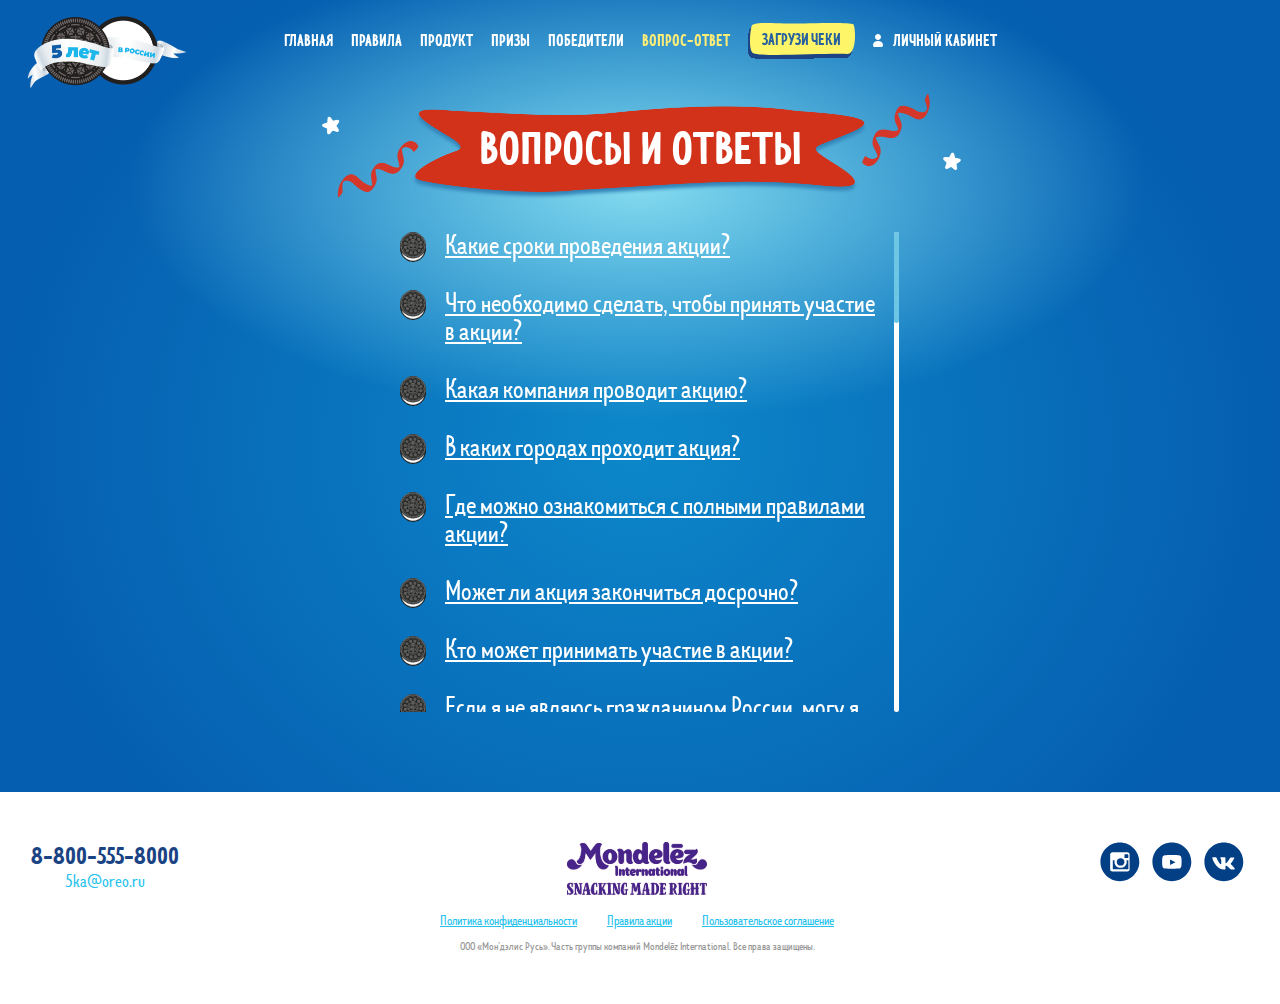
==== commit 68d2734f: "faq text" ====
--- a/faq.html
+++ b/faq.html
@@ -27,10 +27,10 @@
 				<div class="menu">
 					<a href="#!" class="burger"></a>
 					<nav class="menu-links">
-						<a href="product.html" class="menu-link">Главная</a>
+						<a href="index.html" class="menu-link">Главная</a>
 						<a href="#!" class="menu-link" target="_blank">Правила</a>
 						<a href="product.html" class="menu-link">Продукт</a>
-						<a href="product.html" class="menu-link">Призы</a>
+						<a href="index.html#prizes" class="menu-link">Призы</a>
 						<a href="winners.html" class="menu-link">Победители</a>
 						<a href="faq.html" class="menu-link active">Вопрос-ответ</a>
 						<a href="#!" class="btn menu-btn pop-op" data-popup="check-upload">
@@ -51,141 +51,194 @@
 					<div class="faq-container">
 						<div class="faq-wrap accordion-wrap">
 							<div class="faq-item">
+								<div class="faq-item-title accordion-title">Какие сроки проведения акции?</div>
+								<div class="faq-item-text">
+									Срок регистрации чеков для участия в Акции с «01» июля 2020 года по «31» июля2020 года (включительно). Общие сроки проведения Акции с «01» июля 2020 года по «31» августа 2020 года (включительно). Все сроки, указанные в настоящих Правилах, исчисляются по московскому времени. 
+								</div>
+							</div>
+							<div class="faq-item">
+								<div class="faq-item-title accordion-title">Что необходимо сделать, чтобы принять участие в акции?</div>
+								<div class="faq-item-text">
+									Для того чтобы стать участником необходимо в указанный срок регистрации чеков  в любом магазине торговой сети «Пятёрочка»: <br>
+									1. Купить продукцию с OREO в любом магазине сети «Пятерочка»; <br>
+									2. Зарегистрироваться на сайте 5ka.oreo.ru и зарегистрировать чек  на сайте 5ka.oreo.ru. <br>
+									Для регистрации чека на сайте Участнику Акции необходимо зарегистрироваться путем заполнения анкеты, указав свои фамилию, имя, отчество, согласно документу, удостоверяющему личность, адрес электронного почтового ящика, номер своего мобильного телефона, и пройти верификацию (т.е. подтвердить правильность введения электронной почты, перейдя по ссылке, которое придет в сообщении на электронный адрес, указанный при регистрации).
+								</div>
+							</div>
+							<div class="faq-item">
 								<div class="faq-item-title accordion-title">Какая компания проводит акцию?</div>
 								<div class="faq-item-text">
-									Организатором Акции является ООО «Мон’дэлис Русь».  Место нахождения: Россия, 601123, г. Покров, Владимирская область, Петушинский р-н, ул. Франца Штольверка, д.10. Банковские реквизиты: ИНН: 3321020710 КПП: 997150001, р/с 40702810500000100331 в ООО Эйч-эс-би-си Банк (РР), 115054, Россия, Москва, Павелецкая площадь, д.2, стр.2, к/с 30101810400000000351, БИК: 044525351. <br><br>
+									Организатором Акции является ООО «Мон’дэлис Русь» (далее по тексту - «Организатор»). Место нахождения: Россия, 601123, г. Покров, Владимирская область, Петушинский р-н, ул. Франца Штольверка, д. 10. Банковские реквизиты: ИНН: 3321020710 КПП: 997150001, р/с 40702810500000100331 в ООО Эйч-эс-би-си Банк (РР), 115054, Россия, Москва, Павелецкая площадь, д.2, стр.2, к/с 30101810400000000351, БИК: 044525351. <br><br>
+									Оператором Акции является ЗАО «ЭМГ Промо» (далее по тексту - «Оператор»). Место нахождения: Россия, ИНН 7701632924.
+								</div>
+							</div>
+							<div class="faq-item">
+								<div class="faq-item-title accordion-title">В каких городах проходит акция?</div>
+								<div class="faq-item-text">Акция проводится на всей территории Российской Федерации в магазинах торговой сети «Пятёрочка». Список адресов магазинов сети находится на сайте https://5ka.ru</div>
+							</div>
+							<div class="faq-item">
+								<div class="faq-item-title accordion-title">Где можно ознакомиться с полными правилами акции?</div>
+								<div class="faq-item-text">
+									Правила проведения Акции опубликованы на сайте www.5ka.oreo.ru, во вкладке <a href="Rules.pdf" class="link" target="_blank">Правила</a>.
+								</div>
+							</div>
+							<div class="faq-item">
+								<div class="faq-item-title accordion-title">Может ли акция закончиться досрочно?</div>
+								<div class="faq-item-text">
+									Организатор Акции вправе изменять условия данной Акции в течение всего срока проведения Акции, предварительно уведомив Участников Акции на сайте за три календарных дня до вступления изменений в силу.
+								</div>
+							</div>
+							<div class="faq-item">
+								<div class="faq-item-title accordion-title">Кто может принимать участие в акции?</div>
+								<div class="faq-item-text">К участию в Акции допускаются совершеннолетние дееспособные лица, являющиеся гражданами Российской Федерации, постоянно проживающие на территории Российской Федерации. В Акции запрещается принимать участие работникам и представителям Организатора, аффилированным с ним лицам, членам семей таких работников и представителей, а также работникам других юридических лиц, причастных к организации проведения Акции.</div>
+							</div>
+							<div class="faq-item">
+								<div class="faq-item-title accordion-title">Если я не являюсь гражданином России, могу я участвовать?</div>
+								<div class="faq-item-text">К сожалению, нет, так как в акции имеют право принимать участие только граждане РФ, постоянно проживающие на ее территории.</div>
+							</div>
+							<div class="faq-item">
+								<div class="faq-item-title accordion-title">Могу ли я участвовать, если я являюсь гражданином другого государства, но проживаю на территории РФ (или наоборот)?</div>
+								<div class="faq-item-text">К сожалению, нет. В Акции могут принимать участие граждане Российской Федерации, постоянно проживающие на ее территории.</div>
+							</div>
+							<div class="faq-item">
+								<div class="faq-item-title accordion-title">Мой член семьи работает на заводе, где изготовляют продукт, может ли он или я участвовать в Акции?</div>
+								<div class="faq-item-text">В Акции запрещается принимать участие работникам и представителям Организатора, аффилированным с ним лицам, членам семей таких работников и представителей, а также работникам других юридических лиц, причастных к организации проведения Акции.</div>
+							</div>
+							<div class="faq-item">
+								<div class="faq-item-title accordion-title">Если я являюсь гражданином России, но проживаю на территории другого государства, могу я участвовать в акции?</div>
+								<div class="faq-item-text">К участию в Акции допускаются лица, являющиеся гражданами Российской Федерации, постоянно проживающие на территории Российской Федерации.</div>
+							</div>
+							<div class="faq-item">
+								<div class="faq-item-title accordion-title">Сколько покупок можно сделать в сутки?</div>
+								<div class="faq-item-text">Можно регистрировать не более 50 чеков в день.</div>
+							</div>
+							<div class="faq-item">
+								<div class="faq-item-title accordion-title">Какой призовой фонд акции?</div>
+								<div class="faq-item-text">
+									Призовой фонд Акции включается в себя следующие Призы: <br>
+									• Гарантированный Приз – электронный купон на скидку 30% в магазин торговой сети «Пятёрочка». <br>
+									• Ежедневные Призы:<br>
+									- Ежедневный Приз №1 – 50 000 (Пятьдесят тысяч) баллов на Выручай-карту клуба Пятерочка Участника торговой сети «Пятёрочка» - подробнее на сайте https://www.5karucard.ru/.<br>
+									- Ежедневный Приз №2 – электронный сертификат на онлайн курс английского языка на сайте www.lingualeo.com на 1 (Один) год номиналом 3 990,00 рублей (Три тысячи девятьсот девяносто рублей, 00 копеек).<br>
+									- Ежедневный Приз №3 - электронная универсальная подарочная карта номиналом 5 000,00 рублей (Пять тысяч рублей, 00 копеек).<br>
 
-									Оператором Акции  является ЗАО «ЭМГ Промо» . Место нахождения: Россия, 117105, г. Москва, ул. Варшавское шоссе, дом 1, стр.6. ИНН 7701632924.
-								</div>
-							</div>
-							<div class="faq-item">
-								<div class="faq-item-title accordion-title">Где можно ознакомиться с полными правилами акции?</div>
-								<div class="faq-item-text">
-									С полными Правилами Акции Участник может ознакомиться по <a href="Rules.pdf" class="link">ссылке</a>. <br>
-									Дополнительную интересующую информацию об условиях участия и проведения Акции, можно узнать на сайте Акции промо.юбилейное.рф, заполнив форму обратной связи, а также отправив письмо на электронный ящик promo@jubileynoe.ru или по  телефону горячий линии: 8-800-555-8000 (звонки на территории Российской Федерации бесплатные)
-								</div>
-							</div>
-							<div class="faq-item">
-								<div class="faq-item-title accordion-title">Какие сроки проведения акции?</div>
-								<div class="faq-item-text">
-									•	Общий срок проведения Акции: с «01» июля 2020 года по «30» сентября 2020 года (включительно).<br>
-									•	Срок приобретения Продукции и  регистрации чеков: с «01» июля 2020 года по «31» августа 2020 года (включительно).<br>
-									•	Срок отправки Призов Победителям Акции: с «01» июля 2020 года по «30» сентября 2020 года (включительно).<br>
-									Отсчет времени при проведении Акции происходит по московскому времени.
-								</div>
-							</div>
-							<div class="faq-item">
-								<div class="faq-item-title accordion-title">Что необходимо сделать, чтобы принять участие в акции?</div>
-								<div class="faq-item-text">
-									1.	Приобрести продукцию «Юбилейное» в количестве от 1 упаковки в одном чеке; <br>
-									2.	Зарегистрировать чек на Сайте промо.юбилейное.рф. При регистрации на Сайте Участник указывает Ф.И.О., номер телефона и проходит верификацию.<br>
-									В случае если фото чека система не принимает после 2х попыток загрузки, необходимо заполнить данные с чека вручную, согласно указанным полям.<br>
-									3.	При накоплении 4-х упаковок «Юбилейное» автоматически начисляется 50р. на номер телефона, указанный при регистрации.<br>
-									4.	Все верифицированные чеки участвуют в розыгрыше настольной игры «Разговоры» в соответствии с периодом.
-								</div>
-							</div>
-							<div class="faq-item">
-								<div class="faq-item-title accordion-title">Какая продукция участвует в акции?</div>
-								<div class="faq-item-text">
-									В акции участвует следующая продукция:<br>
-									•	Юбилейное Печенье витаминизированное традиционное, 112г<br>
-									•	Юбилейное, Печенье витаминизированное молочное 112г<br>
-									•	Юбилейное печенье витаминизированное традиционное, 134 г<br>
-									•	Юбилейное печенье витаминизированное традиционное, 313 г.<br>
-									•	Юбилейное, печенье постное, 313г<br>
-									•	Юбилейное печенье с овсяными хлопьями, 313 Г<br>
-									•	Юбилейное, Печенье витаминизированное с кусочками клюквы, 112г<br>
-									•	Юбилейное печенье с черникой, 112 г <br>
-									•	Юбилейное печенье витаминизированное молочное с глазурью, 116 г.<br>
-									•	Юбилейное печенье витаминизированное с глазурью, 116г<br>
-									•	Юбилейное печенье витаминизированное ореховое с глазурью, 116 г.<br>
-									•	Юбилейное печенье с какао в глазури, 116 г.<br>
-									•	Юбилейное печенье витаминизированное с глазурью, 348 г.<br>
-									•	Юбилейное печенье витаминизированное молочное с глазурью, 348 г.<br>
-									•	Юбилейное печенье витаминизированное молочное с глазурью, 232 г <br>
-									•	Юбилейное печенье витаминизированное с глазурью, 232 <br>
-									•	Печенье витаминизированное со светлой глазурью "Юбилейное", 121г<br>
-									•	Юбилейное печенье с цельнозерновыми злаками, 171 <br>
-									•	Юбилейное печенье с цельнозерновыми злаками и с яблочными кусочками, 171 г
-								</div>
-							</div>
-							<div class="faq-item">
-								<div class="faq-item-title accordion-title">В каких магазинах и в каких городах можно купить товар?</div>
-								<div class="faq-item-text">Акция проводится во всех точках продаж продукции на всей территории Российской Федерации.</div>
-							</div>
-							<div class="faq-item">
-								<div class="faq-item-title accordion-title">Кто может принимать участие в акции?</div>
-								<div class="faq-item-text">К участию допускаются совершеннолетние дееспособные лица, являющиеся гражданами Российской Федерации, постоянно проживающие на территории Российской Федерации.</div>
-							</div>
-							<div class="faq-item">
-								<div class="faq-item-title accordion-title">Какие призы можно выиграть?</div>
-								<div class="faq-item-text">
-									•	Ежедневный Приз – начисление 50  рублей на мобильный телефон. Общее количество Ежедневных Призов – 25 000 штук. Один участник может выиграть не более 40 призов за весь период акции.<br>
-									•	Еженедельный Приз – Настольная игра «Разговоры». Общее количество Еженедельных Призов – 1 000  штук. Один участник может выиграть не более 1 приза за весь период акции.
-								</div>
-							</div>
-							<div class="faq-item">
-								<div class="faq-item-title accordion-title">Как проводится розыгрыш призов?</div>
-								<div class="faq-item-text">
-									1.	Участник становится обладателем Ежедневного Приза, совершив покупку продукции в количестве 4 упаковок и регистрации чеков с соответствующей продукцией, согласно механике. Наличие 4  упаковок продукции в одном чеке не обязательно, то есть возможна не единовременная покупка 4 упаковок, а их накопление в течение периода акции.<br>
+									• Еженедельные Призы:<br>
+									- Еженедельный Приз №1 – электронный сертификат в магазин Hoff номиналом 50 000,00 рублей (Пятьдесят тысяч рублей, 00 копеек). <br>
+									- Еженедельный Приз №2 – электронный сертификат в магазин Ситилинк номиналом 50 000,00 рублей (Пятьдесят тысяч рублей, 00 копеек).<br>
+								</div>
+							</div>
+							<div class="faq-item">
+								<div class="faq-item-title accordion-title">Когда определяются обладатели призов?</div>
+								<div class="faq-item-text">Срок определения Победителей: с 02 июля 2020 года по 01 августа 2020  года (включительно).</div>
+							</div>
+							<div class="faq-item">
+								<div class="faq-item-title accordion-title">Как получить Ежедневный приз?</div>
+								<div class="faq-item-text">
+									Победители Ежедневных Призов определяются из числа чеков прошедших проверку валидности, по следующему алгоритму:<br>
+										
+									N = КЧ/R, где:<br>
+									N – порядковый номер чека в системе<br>
+									КЧ – это количество чеков зарегистрированных за конкретный день (день розыгрыша)<br>
+									R – сумма цифр числа, составляющего количество зарегистрированных чеков за конкретный день (день розыгрыша).<br>
 
-									2.	Определение обладателей Еженедельных Призов происходит в форме розыгрыша. Еженедельные Призы разыгрываются между группами участников, в зависимости от количества зарегистрированных чеков. Победители определяются из числа чеков прошедших модерацию по алгоритму, указанному в п. 3.3 Правил Акции.
-								</div>
-							</div>
-							<div class="faq-item">
-								<div class="faq-item-title accordion-title">Как узнать, что вы выиграли приз?</div>
-								<div class="faq-item-text">В случае выигрыша, Победитель оповещается посредством сообщения на электронную почту, указанную при регистрации на Сайте Акции, а также посредством уведомления в личном кабинете на Сайте Акции.</div>
-							</div>
-							<div class="faq-item">
-								<div class="faq-item-title accordion-title">Я накопил 4 упаковки «Юбилейное» и хочу получить Ежедневный Приз. Мне нужно что-то делать?</div>
-								<div class="faq-item-text">Нет, не нужно. Начисления происходят автоматически, их статус отображается в ЛК</div>
-							</div>
-							<div class="faq-item">
-								<div class="faq-item-title accordion-title">Я выиграл Еженедельный Приз. Мне нужно что-то делать?</div>
-								<div class="faq-item-text">
-									Для получения Еженедельного Приза Победитель обязуется предоставить Оператору Акции на электронную почту promo@jubileynoe.ru следующие документы и информацию в течение 72 часов:<br>
-									•	Подтвердить номер мобильного телефона, который был указан при регистрации и по которому Оператор Акции может связаться с Победителем, в личном кабинете на сайте Акции;<br>
-									•	Адрес для доставки приза;<br>
-									•	Иную информацию по запросу Оператора Акции, необходимую для вручения Призов Победителю.
-								</div>
-							</div>
-							<div class="faq-item">
-								<div class="faq-item-title accordion-title">Нужно ли платить налоги?</div>
-								<div class="faq-item-text">Нет, не нужно. Согласно законодательству РФ, налогом на доходы физических лиц (НДФЛ) не облагаются доходы, не превышающие 4000 рублей, полученные за налоговый период от организаций, в т. ч. в виде подарков, выигрышей или призов в проводимых конкурсах, играх и других мероприятиях с целью рекламы товаров (работ, услуг) (п. 28 ст. 217 НК РФ).</div>
-							</div>
-							<div class="faq-item">
-								<div class="faq-item-title accordion-title">Как происходит вручение приза?</div>
-								<div class="faq-item-text">
-									1. Ежедневные Призы передаются путем пополнения баланса мобильного телефона, указанного при регистрации на Сайте Акции. 
-									2. Еженедельные Призы передаются с помощью курьерской службы.
-								</div>
-							</div>
-							<div class="faq-item">
-								<div class="faq-item-title accordion-title">Когда будет проходить розыгрыш призов?</div>
-								<div class="faq-item-text">
-									- 10 июля	с 1 по 7 июля 2020г.	100<br>
-									- 17 июля	с 8 по 14 июля 2020г.	150<br>
-									- 24 июля	с 15 по 21 июля 2020г.	150<br>
-									- 31 июля	с 22 по 28 июля 2020г.	175<br>
-									- 7 августа	с 29 июля по 4 августа 2020г.	150<br>
-									- 14 августа	с 5 по 11 августа 2020г.	125<br>
-									- 21 августа	с 12 по 18 августа 2020г.	75<br>
-									- 28 августа	с 19 по 25 августа 2020г.	50<br>
-									- 4 сентября	с 26 по 31 августа 2020г.	25
-								</div>
-							</div>
-							<div class="faq-item">
-								<div class="faq-item-title accordion-title">Могут ли измениться правила акции? Может ли акция закончиться досрочно?</div>
-								<div class="faq-item-text">Организатор Акции вправе изменять условия данной Акции в любой момент.</div>
-							</div>
-							<div class="faq-item">
-								<div class="faq-item-title accordion-title">Могут ли мои личные данные быть использованы компанией в других целях?</div>
-								<div class="faq-item-text">
-									Нет. <br>
-									Персональные данные собираются с целью отправки Участникам призов, сообщений Участникам о выигрыше, информации о продукции Организатора и проводимых им мероприятиях, рекламных предложений, а также с целью проведения маркетингового анализа и подготовки статистической информации.<br>
-									Персональные данные, полученные с согласия субъектов персональных данных, заносятся Оператором в специально защищенную базу данных.
-									Обработка персональных данных может осуществляться Оператором, а также уполномоченными им лицами, с применением автоматизированных средств обработки данных. Участник вправе получить иную информацию о лице, осуществляющем обработку персональных данных Участника, в соответствии с Федеральным законом № 152-ФЗ «О персональных данных» путем обращения к Оператору.
-								</div>
+									Как получить Еженедельный приз?<br>
+									Победители Еженедельных Призов определяются из числа чеков прошедших проверку валидности, по следующему алгоритму:<br>
+										
+									N = КЧ/S, где:<br>
+									N – порядковый номер, под которым в Системе был зарегистрирован чек за соответствующий период;<br>
+									КЧ – это количество чеков, зарегистрированных за период, указанный в п.1.3 настоящих Правил;<br>
+									S – сумма цифр числа, составляющего количество зарегистрированных чеков за конкретную неделю (неделя розыгрыша).
+								</div>
+							</div>
+							<div class="faq-item">
+								<div class="faq-item-title accordion-title">Когда я получу свой Гарантированный приз / Ежедневный приз / Еженедельный приз?</div>
+								<div class="faq-item-text">
+									Ежедневные Призы №1 передаются путем пополнения баланса баллов «Выручай-карты» торговой сети «Пятёрочка» по номеру карты, который Участник должен сообщить Оператору Акции для получения Приза.. 
+									Условия получения Выручай-карты и использования Баллов по ней можно посмотреть на сайте https://5ka.ru. <br>
+
+									Гарантированные Призы, Ежедневные Призы №2, Ежедневные Призы №2, Еженедельные Призы №1 и Еженедельные Призы №3 передается путем отправки электронного сертификата на электронную почту, запрошенную Оператором Акции.
+								</div>
+							</div>
+							<div class="faq-item">
+								<div class="faq-item-title accordion-title">Как я узнаю, что выиграл приз?</div>
+								<div class="faq-item-text">Информация о выигранных призах отображается в вашем личном кабинете, а так же вам придет письмо на электронную почту указанную при регистрации, с информацией о выигрыше.</div>
+							</div>
+							<div class="faq-item">
+								<div class="faq-item-title accordion-title">В каких случаях Организатор может отказать победителю в выдаче Приза?</div>
+								<div class="faq-item-text">
+									•	Организатор Акции или Оператор Акции в праве отказать в выдаче Приза конкретному лицу в случае выявления в предоставленных таким лицом сведениях не соответствие действительности, и/или иного невыполнения Участником Акции условий Правил проводимой Акции. Организатор и/или Оператор Акции по поручению Организатора Акции имеет право проводить проверку и экспертизу подлинности Чека. В случае отказа в выдаче Приза  Организатор распоряжается Призом по своему усмотрению. <br>
+									•	Организатор Акции или Оператор Акции в праве отказать в выдаче Приза конкретному лицу в случае, если Участник Акции, выигравший Приз, отказывается предоставлять подписанный акт о приеме – передачи Приза.
+								</div>
+							</div>
+							<div class="faq-item">
+								<div class="faq-item-title accordion-title">В каких случаях Организатор может запретить участнику дальнейшее участие в Акции?</div>
+								<div class="faq-item-text">
+									Организатор или Оператор Акции на свое собственное усмотрение может признать недействительными заявки на участие, а также запретить дальнейшее участие в настоящей Акции любому лицу, которое подделывает или извлекает выгоду из любой подделки процесса подачи заявок на участие, или же проведения Акции, или же действует в нарушение настоящих Правил, действует деструктивным образом или осуществляет действия с намерением досаждать, оскорблять, угрожать или причинять беспокойство любому лицу, которое может быть связано с настоящей Акции, включая, но не ограничиваясь следующими действиями: <br>
+									• Если у Организатора/Оператора Акции есть предположения в том, что предоставленная Участником информация при регистрации неверна, неполна, ошибочна или неточна;<br>
+									• Если у Организатора/Оператора Акции есть сомнения/основания полагать, что Участник совершает мошеннические действия, участвует в обмане, подкупе или финансовых махинациях, предложениях материальной выгоды лицам, принимающим участие в голосовании, в том числе во множественных регистрациях, использовании динамических и прочих манипуляциях на сайте, которые повлекли или могут повлечь за собой неблагоприятные последствия различного типа и степени как для самого сайта, так и его Участников.
+								</div>
+							</div>
+							<div class="faq-item">
+								<div class="faq-item-title accordion-title">Нужно ли мне платить налоги на приз? Или платить что-то для получения приза?</div>
+								<div class="faq-item-text">Уплата налогов за призы возлагается на операторе Акции, поэтому вам  не придется их платить.</div>
+							</div>
+							<div class="faq-item">
+								<div class="faq-item-title accordion-title">Какой продукт принимает участие в акции в торговой сети «Пятёрочка»?</div>
+								<div class="faq-item-text">
+									- OREO печенье с какао и начинкой с ванильным вкусом 38 г.;<br>
+									- OREO печенье с какао и начинкой с ванильным вкусом 95 г.;<br>
+									- OREO печенье с какао и начинкой с ванильным вкусом 228 г.;<br>
+									- Oreo печенье с какао и начинкой с ванильным вкусом 38 г.;<br>
+									- OREO Печенье с какао и начинкой с вкусом шоколада 95 г.;<br>
+									- OREO Печенье с какао и начинкой с вкусом шоколада 228 г.;<br>
+									- OREO печенье с какао и двойной начинкой с ванильным вкусом 170г.;<br>
+									- OREO печенье с какао и начинкой со вкусом клубники 95 г.;<br>
+									- OREO печенье с какао и начинкой со вкусом клубники 228 г.;<br>
+									- OREO Печенье Веселья Вкус с какао, начинкой со вкусом карамели и цветной кондитерской посыпкой, 176г;<br>
+									- АЛЬПЕН ГОЛЬД шоколад молочный с Oрео 95 г.;<br>
+									- АЛЬПЕН ГОЛЬД ОРЕО шоколад молочный с начинкой со вкусом арахисовой пасты и кусочками печенья 95г.;<br>
+									- Альпен Гольд Орео Шоколад молочный с начинкой со вкусом чизкейка и кусочками печенья, 95 г.;<br>
+									- Альпен Гольд Орео Шоколад молочный c начинкой со вкусом ванили, с кусочками печенья OREO и с кусочками малины, 95г;<br>
+									- Милка Шоколад молочный с начинкой со вкусом ванили и печеньем Орео, 300 г.;<br>
+									- МИЛКА шоколад молочный с круглым печеньем "Орео" с начинкой со вкусом ванили, 92 г.; <br>
+									- Пирожное бисквитное "Медвежонок Барни" Фан Сэндвич с измельченным печеньем "OREO" и с начинкой с кусочками темного шоколада, 8х180 г.;<br>
+									- Милка Орео батончики,36х37г.
+								</div>
+							</div>
+							<div class="faq-item">
+								<div class="faq-item-title accordion-title">Сколько призов я могу получить за акцию?</div>
+								<div class="faq-item-text">
+									Максимальное количество Гарантированных Призов, которое может выиграть один Участник за весь период акции – не ограничено. <br>
+									Максимальное количество Ежедневных Призов, которое может выиграть один Участник за весь период акции – 1 (один) приз. <br>
+									Максимальное количество Еженедельных Призов, которое может выиграть один Участник за весь период акции – 1 (один) приз.
+								</div>
+							</div>
+							<div class="faq-item">
+								<div class="faq-item-title accordion-title">Могу ли я получить в денежном эквиваленте свой приз?</div>
+								<div class="faq-item-text">Замена Призов на денежную компенсацию ни при каких обстоятельствах не производится. Поэтому вы можете получить только указанные призы в Правилах акции.</div>
+							</div>
+							<div class="faq-item">
+								<div class="faq-item-title accordion-title">Что происходит с призами, которые остались не востребованы?</div>
+								<div class="faq-item-text">Все невостребованные призы поступают в распоряжение Организатора, начиная с 01 июля 2020 года. По усмотрению Организатора все невостребованные призы по окончанию Акции могут быть дополнительно распределены среди Участников Акции до окончания общего срока проведения Акции.</div>
+							</div>
+							<div class="faq-item">
+								<div class="faq-item-title accordion-title">Какую информацию я должен предоставить для получения Гарантированного приза / Ежедневного приза / Еженедельного приза?</div>
+								<div class="faq-item-text">
+									Для получения Гарантированных Призов и Ежедневных Призов №2 Победитель не должен предоставлять дополнительную информацию. Приз будет направлен Победителю по электронной почте, которую Участник акции указал при регистрации на сайте 5ka.oreo.ru. <br>
+									Для получения Ежедневных Призов №3, Еженедельных Призов №1 и Еженедельных Призов №2 Победитель обязуется предоставить Оператору Акции на электронную почту 5ka@oreo.ru следующие документы и информацию в течение 72 часов:
+									• Сканированную копию Российского Паспорта (первая страница паспорта с фотографией и паспортными данными и страница с указанием адреса регистрации. Все данные должны быть без бликов, чётко видны, подпись и прочие данные не должны быть закрыты);<br>
+									• Адрес электронной почты;<br>
+									• Копию своего свидетельства ИНН;<br>
+									• Акта приема-передачи соответствующего Ежедневного Приза №3 и/или Еженедельного Приза №1 и/или Еженедельного Приза №2;<br>
+									• Иную информацию по запросу, необходимую для вручения соответствующего Ежедневного Приза №3 и/или Еженедельного Приза №1 и/или Еженедельного Приза №2.<br>
+
+									Ежедневные Призы №1 передаются Победителям путем пополнения баланса баллов «Выручай-карты» торговой сети Пятерочка по номеру карты, которая была предъявлена в момент приобретения Продукции.
+									Условия получения Выручай-карты и использования Баллов по ней можно посмотреть на сайте https://5ka.ru.
+								</div>
+							</div>
+							<div class="faq-item">
+								<div class="faq-item-title accordion-title">Если у меня нет ВЫРУЧАЙ-карты, могу ли я получить Ежедневный приз – 50 000 баллов?</div>
+								<div class="faq-item-text">К сожалению, не можете. Наличие ВЫРУЧАЙ-карты – это обязательное условие для получения Ежедневного приза – 50 000 баллов.  Условия получения ВЫРУЧАЙ-карты, её использования и базовых начислений по ВЫРУЧАЙ-карта можно посмотреть на сайте https://5ka.ru./div>
 							</div>
 						</div>
 						<div class="feedback-wrap">
@@ -458,7 +511,7 @@
                 <div class="popup__inner">
                     <div class="popup__title">Загрузка чека</div>
                     <div class="iframe-wrap">
-                        <iframe src="https://checkservice.emg.ru/Upload?id=65247c05-8b93-481e-98d0-ea6d5171f343&participantId=3&hash=2e10e3df5adece98b205b4f80f5f4283" class="iframe" frameborder="0"></iframe>
+                        <iframe src="https://checkservice.emg.ru/Upload?id=630b7ffa-2815-4c9b-96f8-b485c73a1ed9&participantId=1&hash=1958d3842a1595b11ec2c7ed5e9e6305" class="iframe" frameborder="0"></iframe>
                     </div>
                 </div>
             </div>
--- a/css/styles.css
+++ b/css/styles.css
@@ -1849,6 +1849,492 @@
     line-height: 1;
     text-align: center;
     margin: 0 auto 15px;
+}
+
+.product-page-text {
+    position: relative;
+    font-weight: bold;
+    font-size: 27px;
+    line-height: 1;
+    text-align: center;  
+    margin-bottom: 20px;  
+}
+
+.shops-logos {
+    position: relative;
+    max-width: 582px;
+    width: 100%;
+    margin: 0 auto 80px;
+}
+
+.products {
+    max-width: 960px;
+    width: 100%;
+    display: flex;
+    flex-wrap: wrap;
+    justify-content: space-between;
+    margin: auto;
+}
+
+.product {
+    margin-bottom: 40px;
+}
+
+.product-img {
+    display: flex;
+    -ms-align-items: center;
+    align-items: center;
+    justify-content: center;
+    width: 169px;
+    height: 140px;
+    background: url(../img/product-bg.svg) center no-repeat;
+    background-size: contain;
+    margin: 0 auto 10px;
+}
+
+.product-img img {
+    max-width: 157px;
+}
+
+.product-name {
+    max-width: 173px;
+    width: 100%;
+    margin: auto;
+    font-weight: bold;
+    font-size: 16px;
+    line-height: 18px;
+    text-align: center;
+}
+
+.product-name span {
+    font-weight: normal;
+}
+
+.fake-product {
+    width: 173px;
+}
+
+.action {
+    position: absolute;
+    top: 0;
+    right: 0;
+    width: 200px;
+    height: 194px;
+    background: url(../img/action.png) center no-repeat;
+    background-size: contain;
+}
+
+.main-page {
+    padding-top: 350px;
+}
+
+.gift {
+    position: absolute;
+    left: 0;
+    right: 0;
+    margin: auto;
+}
+
+.gift1 {
+    width: 106px;
+    top: 950px;
+    right: 1000px;
+}
+
+.gift2 {
+    width: 106px;
+    top: 1450px;
+    left: 1100px;
+}
+
+.kv {
+    position: absolute;
+    top: 10px;
+    left: 0;
+    right: 0;
+    max-width: 1212px;
+    width: 100%;
+    height: 474px;
+    margin: auto;
+    background: url(../img/kv.png) center no-repeat;
+    background-size: contain;
+}
+
+.steps {
+    position: relative;
+    display: flex;
+    flex-wrap: wrap;
+    justify-content: space-between;
+    max-width: 890px;
+    width: 100%;
+    margin: 0 auto 45px;
+}
+
+.step {
+    position: relative;
+    padding: 15px 20px 0 80px;
+}
+
+.step1 {
+    width: 632px;
+    height: 101px;
+    background: url(../img/step1-bg.svg) center no-repeat;
+    background-size: contain;
+    margin-bottom: 20px;
+}
+
+.step2 {
+    width: 224px;
+    height: 105px;
+    background: url(../img/step2-bg.svg) center no-repeat;
+    background-size: contain;
+    margin-bottom: 20px;
+    padding-top: 20px;
+}
+
+.step3 {
+    width: 356px;
+    height: 105px;
+    background: url(../img/step3-bg.svg) center no-repeat;
+    background-size: contain;
+}
+
+.step4 {
+    width: 488px;
+    height: 105px;
+    background: url(../img/step4-bg.svg) center no-repeat;
+    background-size: contain;
+}
+
+.step-num {
+    position: absolute;
+    top: 15px;
+    left: 20px;
+    font-weight: bold;
+    font-size: 39px;
+    line-height: 47px;
+    text-align: center;
+    color: #27629E;
+    width: 50px;
+    height: 48px;
+    background: url(../img/step-num-bg.svg) center no-repeat;
+    background-size: contain;
+}
+
+.step2 .step-num {
+    top: 20px;
+}
+
+.step-title {
+    font-weight: bold;
+    font-size: 36px;
+    line-height: 40px;
+    text-transform: uppercase;
+}
+
+.step-text {
+    font-weight: bold;
+    font-size: 18px;
+    line-height: 20px;
+    text-transform: uppercase;
+    color: #27629E;
+}
+
+.step1 .step-text {
+    max-width: 210px;
+}
+
+.step1 .step-img {
+    position: absolute;
+    top: -45px;
+    right: -10px;
+    width: 392px;
+}
+
+.step3 .step-img {
+    position: absolute;
+    width: 120px;
+    top: -12px;
+    right: 25px;
+}
+
+.step3 .step-title {
+    line-height: 33px;
+}
+
+.step-text1 {
+    font-weight: bold;
+    font-size: 16px;
+    line-height: 21px;
+    text-transform: uppercase;
+}
+
+.step-text2 {
+    font-weight: bold;
+    font-size: 19px;
+    line-height: 21px;
+    text-transform: uppercase;
+}
+
+.main-prize-title {
+    display: flex;
+    -ms-align-items: center;
+    align-items: center;
+    justify-content: center;
+    width: 618px;
+    height: 276px;
+    font-weight: bold;
+    font-size: 56px;
+    line-height: 1;
+    text-transform: uppercase;
+    background: url(../img/main-title-bg.png) center 4px no-repeat;
+    background-size: contain;
+    margin: auto;
+    padding-left: 20px;
+}
+
+.prizes-block {
+    display: flex;
+    justify-content: space-between;
+    max-width: 890px;
+    width: 100%;
+    margin: 0 auto 90px;
+}
+
+.prizes {
+    padding: 44px;
+}
+
+.garant-prizes {
+    width: 429px;
+    height: 223px;
+    background: url(../img/garant-prizes-bg.svg);
+    background-size: contain;
+    margin-bottom: 16px;
+}
+
+.weekly-prizes {
+    width: 429px;
+    height: 355px;
+    background: url(../img/weekly-prizes-bg.svg);
+    background-size: contain;
+}
+
+.daily-prizes {
+    display: flex;
+    flex-direction: column;
+    justify-content: space-between;
+    width: 429px;
+    height: 595px;
+    background: url(../img/daily-prizes-bg.svg);
+    background-size: contain;
+}
+
+.prize-wrapper {
+    display: flex;
+    -ms-align-items: center;
+    align-items: center;
+}
+
+.daily-prizes .prize-wrapper:nth-child(3) {
+    margin: 40px 0;
+}
+
+.prize-name-wrapper {
+    margin-left: 15px;
+}
+
+.prizes-title {
+    font-weight: bold;
+    font-size: 36px;
+    line-height: 1;
+    text-align: center;
+    text-transform: uppercase;
+}
+
+.prize-img {
+    width: 141px;
+    height: 130px;
+}
+
+.weekly-prizes .prize-wrapper:nth-child(2) .prize-img {
+    height: 120px;
+}
+
+.prize-name {
+    font-weight: bold;
+    font-size: 20px;
+    line-height: 21px;
+    text-transform: uppercase;
+    color: #27629E;
+}
+
+.prize-text {
+    font-weight: bold;
+    font-size: 20px;
+    line-height: 21px;
+    color: #27629E;
+}
+
+.main-shops-logos {
+    max-width: 874px;
+    width: 100%;
+    margin: 0 auto 40px;
+}
+
+.wrapper .error-page::before {
+    height: 100%;
+    background: radial-gradient(49.83% 55.68% at 49.83% 44.32%, #83DBEF 0%, rgba(69, 142, 185, 0) 100%) center 0 no-repeat;
+    background-size: 1020px 600px;
+}
+
+.error-img {
+    position: relative;
+    max-width: 968px;
+    width: 100%;
+    height: 575px;
+    margin: 0 auto;
+}
+
+.img-404 {
+    background: url(../img/404.png) center no-repeat;
+    background-size: contain;
+}
+
+.img-500 {
+    background: url(../img/500.png) center no-repeat;
+    background-size: contain;
+}
+
+.wrapper .cookie-page::before {
+    height: 1200px;
+    background: radial-gradient(56.06% 62.64% at 47.88% 37.36%, #83DBEF 0%, rgba(69, 142, 185, 0) 100%) center no-repeat;
+    background-size: 100%;
+    opacity: .6;
+}
+
+.cookie-page .container {
+    position: relative;
+}
+
+.main-cookie-h1 {
+    position: relative;
+    max-width: 684px;
+    width: 100%;
+    font-weight: bold;
+    font-size: 55px;
+    line-height: 118%;
+    text-align: center;
+    text-transform: uppercase;
+    margin: 0 auto 45px;
+}
+
+.main-cookie-h1::before {
+    content: '';
+    position: absolute;
+    top: 0;
+    left: -150px;
+    bottom: 0;
+    width: 213px;
+    height: 196px;
+    margin: auto;
+    background: url(../img/cookie-title-left.png) center no-repeat;
+    background-size: contain;
+}
+
+.main-cookie-h1::after {
+    content: '';
+    position: absolute;
+    top: 0;
+    right: -200px;
+    bottom: 0;
+    width: 246px;
+    height: 245px;
+    margin: auto;
+    background: url(../img/cookie-title-right.png) center no-repeat;
+    background-size: contain;
+}
+
+.cookie-page p {
+    font-size: 21px;
+    line-height: 152%;
+    margin: 40px 0;
+}
+
+.main-cookie-h3 {
+    font-size: 21px;
+    line-height: 25px;
+    margin-bottom: 20px;
+}
+
+.cookie-text-ul {
+    font-size: 21px;
+    line-height: 152%;
+    padding-left: 50px;
+    list-style: none;
+}
+
+.cookie-text-ul li {
+    position: relative;
+    color: #fff;
+    margin: 20px 0;
+}
+
+.cookie-text-ul li::before {
+    content: '';
+    position: absolute;
+    top: 0;
+    left: -50px;
+    width: 26px;
+    height: 30px;
+    background: url(../img/bullet.png) center no-repeat;
+    background-size: contain;
+}
+
+.cookie-text-ul li span {
+    color: #fff;
+}
+
+.main-cookie-h2 {
+    font-size: 21px;
+    line-height: 25px;
+    margin-bottom: 20px;
+}
+
+.btn-link {
+    margin-top: 20px;
+}
+
+.iframe-wrap,
+.iframe-wrap iframe {
+    scrollbar-width: none;
+}
+
+.iframe-wrap {
+    height: 100%;
+    min-height: 340px;
+    width: 100%;
+}
+
+.iframe-wrap iframe {
+    height: 100vh;
+    max-height: 340px;
+    width: 100%;
+}
+
+@media (max-width: 1200px) {
+    .action {
+        width: 150px;
+        height: 146px;
+    }
+
+    .kv {
+        max-width: 1000px;
+    }
+
+    .gift2 {
+        display: none;
+    }
 }
 
 @media (max-width: 1000px) {
@@ -2222,6 +2708,255 @@
         font-size: 16px;
         line-height: 18px;
     }
+
+    .product-page-text {
+        max-width: 220px;
+        width: 100%;
+        font-size: 18px;
+        line-height: 20px;
+        margin: 0 auto 20px;
+    }
+
+    .shops-logos {
+        max-width: 334px;
+        margin-bottom: 40px;
+    }
+
+    .products {
+        max-width: 340px;
+    }
+
+    .product-img {
+        width: 156px;
+        height: 129px;
+    }
+
+    .product-name {
+        max-width: 160px;
+    }
+
+    .action {
+        left: 0;
+        width: 146px;
+        height: 109px;
+        margin: auto;
+        background: url(../img/action-mob.png) center no-repeat;
+        background-size: contain;
+    }
+
+    .main-page {
+        padding-top: 520px;
+    }
+
+    .wrapper .main-page {
+        margin-bottom: 0;
+    }
+
+    .gift {
+        display: none;
+    }
+
+    .kv {
+        max-width: 436px;
+        height: 447px;
+        background: url(../img/kv-mob.png) center no-repeat;
+        background-size: 436px 447px;
+    }
+
+    .main-btn-wrap {
+        position: absolute;
+        top: 430px;
+        left: 0;
+        right: 0;
+    }
+
+    .steps {
+        flex-direction: column;
+        flex-wrap: nowrap;
+        align-content: center;
+        justify-content: center;
+        margin: 0;
+    }
+
+    .step {
+        max-width: 332px;
+        width: 100%;
+        margin: 0 auto 20px;
+        padding-left: 70px;
+    }
+
+    .step1 {
+        height: 127px;
+        background: url(../img/step1-mob.svg) center no-repeat;
+        background-size: contain;
+        padding-top: 30px;
+    }
+
+    .step2 {
+        height: 100px;
+        background: url(../img/step2-mob.svg) center no-repeat;
+        background-size: contain;
+    }
+
+    .step3 {
+        max-width: 334px;
+        height: 109px;
+        background: url(../img/step3-mob.svg) center no-repeat;
+        background-size: contain;
+    }
+
+    .step4 {
+        height: 156px;
+        background: url(../img/step4-mob.svg) center no-repeat;
+        background-size: contain;
+        padding-top: 25px;
+    }
+
+    .step1 .step-num {
+        top: 30px;
+    }
+
+    .step1 .step-img {
+        top: -80px;
+        left: 25px;
+        right: 0;
+        width: 298px;
+        margin: auto;
+    }
+
+    .step4 .step-num {
+        top: 25px;
+    }
+
+    .step4 .step-text {
+        max-width: 200px;
+    }
+
+    .step-num {
+        font-size: 30px;
+        line-height: 36px;
+        width: 38px;
+        height: 36px;
+    }
+
+    .step-title {
+        line-height: 1;
+    }
+
+    .main-prize-title {
+        position: absolute;
+        top: 1120px;
+        left: -50px;
+        right: -50px;
+        max-width: 375px;
+        width: 100%;
+        height: 223px;
+        font-size: 37px;
+        background: url(../img/main-title-bg-mob.png) center -4px no-repeat;
+        background-size: 375px;
+        padding-left: 10px;
+    }
+
+    .prizes-block {
+        position: relative;
+        flex-direction: column;
+        margin: 100px auto 0;
+        padding: 44px 0 60px;
+    }
+
+    .prizes-block::before {
+        content: '';
+        position: absolute;
+        top: 0;
+        left: -100px;
+        right: -100px;
+        max-width: 429px;
+        height: 100%;
+        margin: auto;
+        background: url(../img/prizes-bg-mob.svg) center no-repeat;
+        background-size: 429px 1030px;
+        z-index: 0;
+    }
+
+    .prizes {
+        position: relative;
+        max-width: 330px;
+        width: 100%;
+        height: auto;
+        background: none;
+        margin-bottom: 30px;
+        padding: 0;
+    }
+
+    .daily-prizes .prize-wrapper:nth-child(3) {
+        margin: 0;
+    }
+
+    .main-shops-logos {
+        position: absolute;
+        top: 2274px;
+        left: -50px;
+        right: -50px;
+        max-width: 396px;
+        width: 100%;
+        height: 89px;
+        margin: auto;
+        background: url(../img/shops-logos.png) center no-repeat;
+        background-size: 396px 89px;
+    }
+
+    .main-shops-logos img {
+        display: none;
+    }
+
+    .img-404 {
+        max-width: 375px;
+        height: 300px;
+        background: url(../img/404-mob.png) center no-repeat;
+        background-size: 375px 300px;
+    }
+
+    .img-500 {
+        max-width: 375px;
+        height: 340px;
+        background: url(../img/500-mob.png) center no-repeat;
+        background-size: 375px 340px;
+    }
+
+    .main-cookie-h1 {
+        font-size: 44px;
+        margin-bottom: 30px;
+    }
+
+    .main-cookie-h1::before,
+    .main-cookie-h1::after {
+        display: none;
+    }
+
+    .cookie-page p {
+        font-size: 18px;
+        margin: 20px 0;
+    }
+
+    .main-cookie-h3,
+    .main-cookie-h2 {
+        font-size: 18px;
+    }
+
+    .cookie-text-ul {
+        font-size: 18px;
+        padding-left: 30px;
+    }
+
+    .cookie-text-ul li {
+        margin: 10px 0;
+    }
+
+    .cookie-text-ul li::before {
+        width: 19px;
+        height: 22px;
+        left: -25px;
+    }
 }
 
 @media (max-width: 370px) {
@@ -2234,4 +2969,72 @@
         height: 64px;
         font-size: 32px;
     }
+
+    .product-img {
+        width: 140px;
+        height: 119px;
+    }
+
+    .product-img img {
+        transform: scale(.8);
+    }
+
+    .product-name {
+        max-width: 140px;
+        font-size: 14px;
+        line-height: 16px;
+    }
+
+    .step {
+        margin-bottom: 10px;
+    }
+
+    .step1 .step-img {
+        top: -70px;
+        width: 265px;
+    }
+
+    .step3 .step-img {
+        width: 100px;
+        top: 0;
+        right: 15px;
+    }
+
+    .main-prize-title {
+        top: 1090px;
+    }
+
+    .prizes-title {
+        font-size: 32px;
+    }
+
+    .prize-img {
+        width: 128px;
+    }
+
+    .prize-name {
+        font-size: 17px;
+        line-height: 19px;
+    }
+
+    .prize-text {
+        font-size: 15px;
+        line-height: 19px;
+    }
+
+    .main-shops-logos {
+        top: 2220px;
+    }
+}
+
+@media (max-width: 320px) {
+    .action {
+        width: 120px;
+        height: 90px;
+    }
+
+    .main-shops-logos {
+        top: 2224px;
+        background-size: 350px 78px;
+    }
 }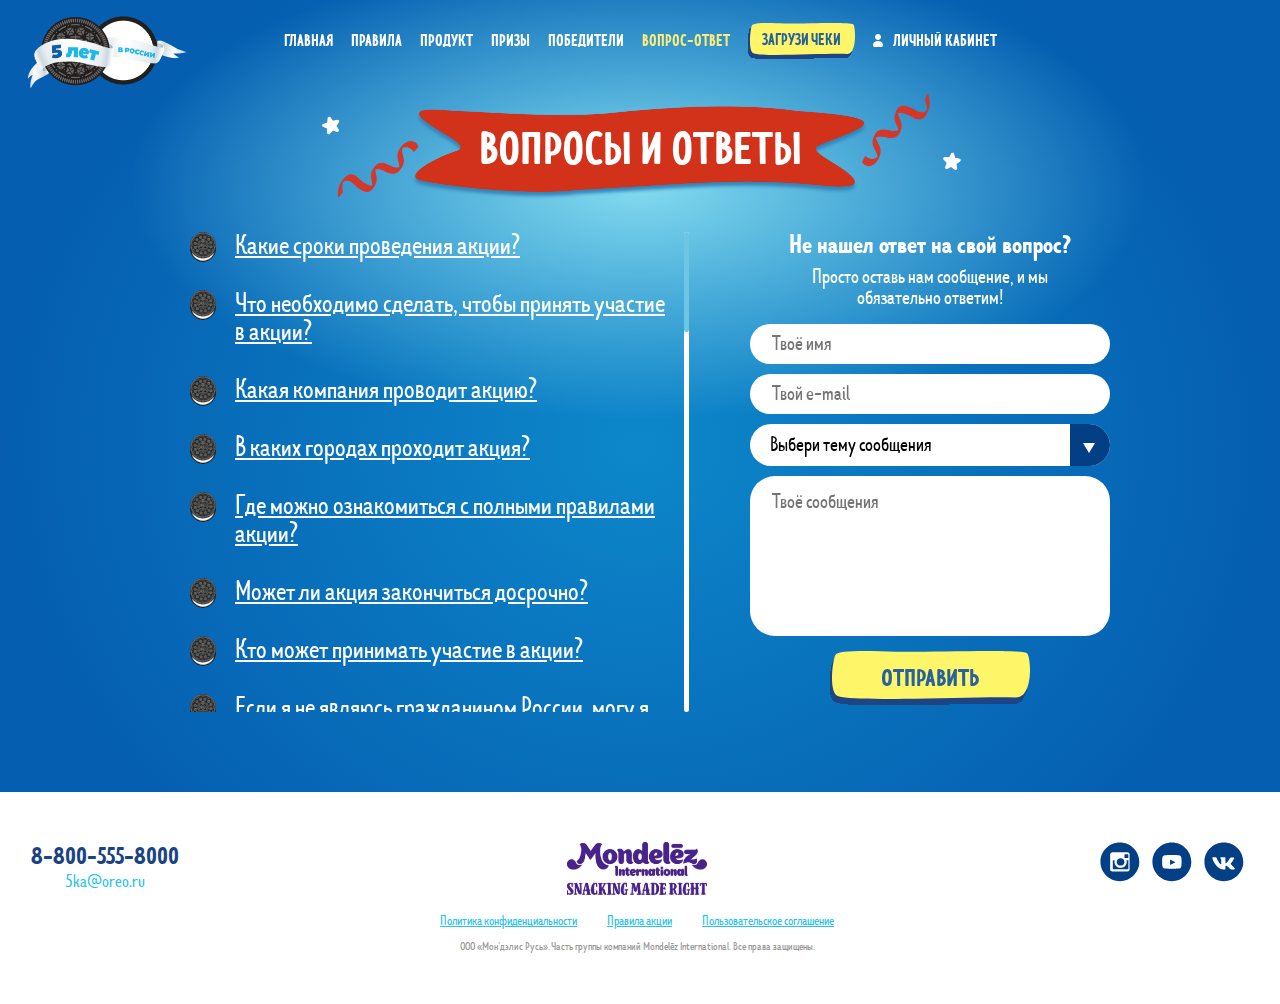
==== commit e3eab69e: "div tag fix" ====
--- a/faq.html
+++ b/faq.html
@@ -238,7 +238,7 @@
 							</div>
 							<div class="faq-item">
 								<div class="faq-item-title accordion-title">Если у меня нет ВЫРУЧАЙ-карты, могу ли я получить Ежедневный приз – 50 000 баллов?</div>
-								<div class="faq-item-text">К сожалению, не можете. Наличие ВЫРУЧАЙ-карты – это обязательное условие для получения Ежедневного приза – 50 000 баллов.  Условия получения ВЫРУЧАЙ-карты, её использования и базовых начислений по ВЫРУЧАЙ-карта можно посмотреть на сайте https://5ka.ru./div>
+								<div class="faq-item-text">К сожалению, не можете. Наличие ВЫРУЧАЙ-карты – это обязательное условие для получения Ежедневного приза – 50 000 баллов.  Условия получения ВЫРУЧАЙ-карты, её использования и базовых начислений по ВЫРУЧАЙ-карта можно посмотреть на сайте https://5ka.ru.</div>
 							</div>
 						</div>
 						<div class="feedback-wrap">
